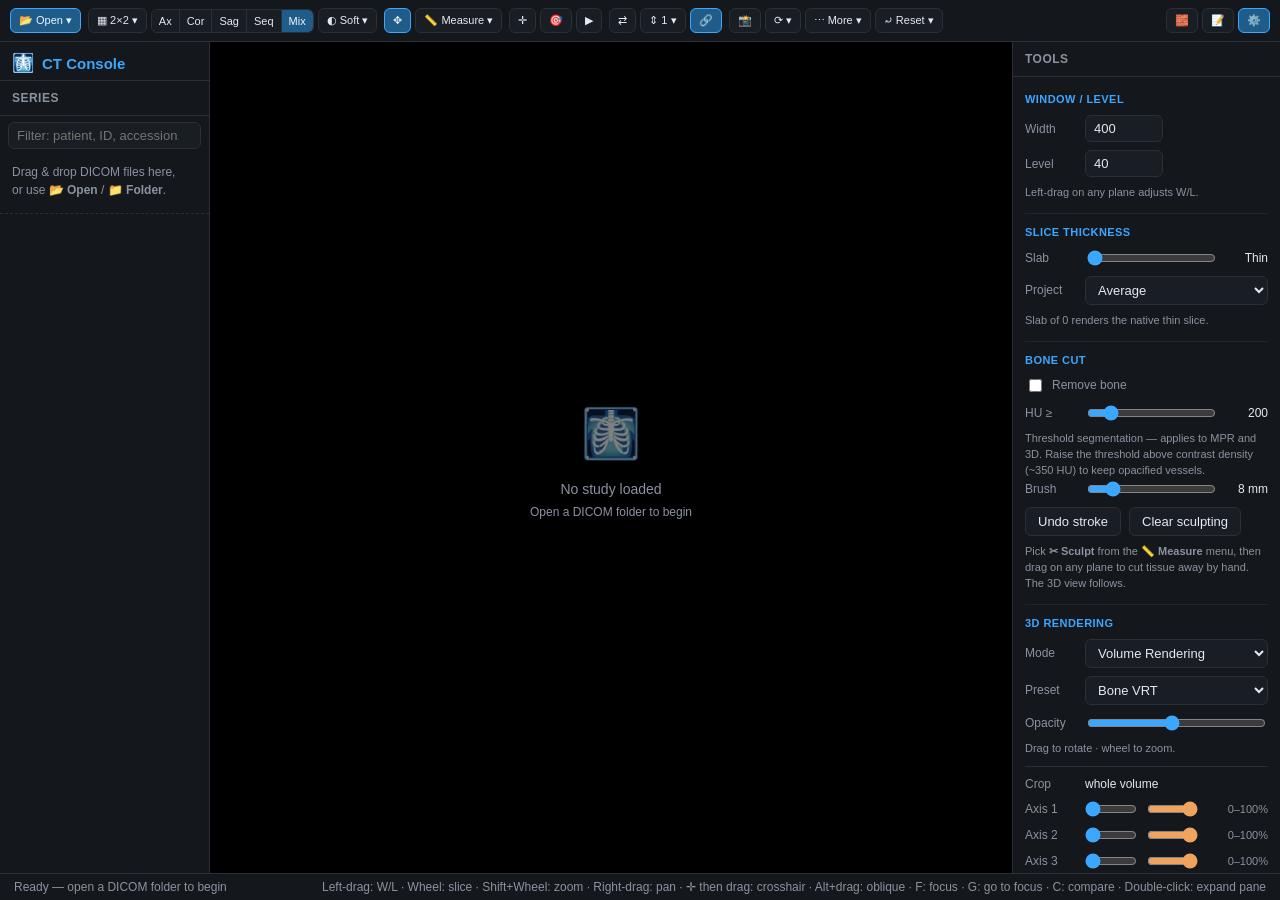
==== dicom-viewer/index.html @ 665b20ba "Crop the 3D volume, undo a mis-drag, and treat DICOM headers as data Four pieces of work, each verif" ====
<!DOCTYPE html>
<html lang="en">
<head>
<meta charset="UTF-8" />
<meta name="viewport" content="width=device-width, initial-scale=1.0" />
<title>CT Console — DICOM Viewer &amp; MPR/3D Workstation</title>
<link rel="icon" href="data:image/svg+xml,%3Csvg xmlns='http://www.w3.org/2000/svg' viewBox='0 0 32 32'%3E%3Crect width='32' height='32' rx='6' fill='%230b0d10'/%3E%3Ccircle cx='16' cy='16' r='9' fill='none' stroke='%233ba7ff' stroke-width='2.5'/%3E%3Cpath d='M16 7v18M7 16h18' stroke='%233ba7ff' stroke-width='1.5' opacity='.55'/%3E%3C/svg%3E" />
<link rel="stylesheet" href="css/styles.css" />
</head>
<body>
  <div class="viewer">
    <!-- ================= Toolbar ================= -->
    <header class="toolbar">
      <div class="toolbar-group">
        <button class="icon-btn primary-btn" id="openBtn" title="Open DICOM files or a folder">📂 Open ▾</button>
        <input type="file" id="fileInput" accept=".dcm,application/dicom" multiple hidden />
        <input type="file" id="folderInput" webkitdirectory directory multiple hidden />
      </div>

      <div class="toolbar-group">
        <button class="icon-btn" id="layoutBtn" title="Choose a layout">▦ 2×2 ▾</button>
        <div class="seg" id="planeSeg">
          <button class="seg-btn" data-fill="axial" title="Fill every pane with axial slices">Ax</button>
          <button class="seg-btn" data-fill="coronal" title="Fill every pane with coronal slices">Cor</button>
          <button class="seg-btn" data-fill="sagittal" title="Fill every pane with sagittal slices">Sag</button>
          <button class="seg-btn" data-fill="seq" title="One sequence per pane, each in the plane it was acquired in — the MR reading layout">Seq</button>
          <button class="seg-btn active" data-fill="mix" title="Each layout's own arrangement of planes">Mix</button>
        </div>
        <button class="icon-btn" id="windowBtn" title="Window presets and greyscale">◐ Window ▾</button>
      </div>

      <div class="toolbar-group">
        <button class="icon-btn active" id="navBtn" data-tool="none" title="Navigate — drag a measurement's handle to reshape it (N)">✥</button>
        <button class="icon-btn" id="toolMoreBtn" title="Measure and annotate">📏 Measure ▾</button>
      </div>

      <div class="toolbar-group">
        <button class="icon-btn" id="crosshairBtn" title="Crosshair tool: drag the + anywhere and every plane, pane and linked sequence moves to it (X)">✛</button>
        <button class="icon-btn" id="focusBtn" title="Focus: click a point and every pane, plane and series moves to it (F)">🎯</button>
        <button class="icon-btn" id="cineBtn" title="Play through the slices">▶</button>
      </div>

      <div class="toolbar-group">
        <button class="icon-btn" id="compareBtn" title="Open this patient's prior scan beside the current one (C)">⇄<span class="btn-label"> Compare</span></button>
        <button class="icon-btn" id="stackBtn" title="How many slices apart repeated panes sit">⇕ Stack 1 ▾</button>
        <button class="icon-btn active" id="linkBtn" title="Sync: link panes on different series by patient position">🔗<span class="btn-label"> Sync</span></button>
      </div>

      <div class="toolbar-group">
        <button class="icon-btn" id="shotBtn" title="Screenshot the active pane. On a phone or tablet this opens the share sheet, where Save Image puts it in Photos; elsewhere it saves a PNG.">📸</button>
        <button class="icon-btn" id="orientBtn" title="Rotate and flip the active pane">⟳ ▾</button>
        <button class="icon-btn" id="moreBtn" title="More display and export options">⋯ More ▾</button>
        <button class="icon-btn" id="resetBtn" title="Reset options (R resets the view)">⤾ Reset ▾</button>
      </div>

      <div class="toolbar-group toolbar-group-right">
        <button class="icon-btn" id="seriesToggleBtn" title="Toggle series panel">🧱<span class="btn-label"> Series</span></button>
        <button class="icon-btn" id="reportToggleBtn" title="Toggle the report panel">📝<span class="btn-label"> Report</span></button>
        <button class="icon-btn active" id="panelToggleBtn" title="Toggle tools panel">⚙️<span class="btn-label"> Tools</span></button>
      </div>
    </header>

    <div class="viewer-body">
      <!-- ================= Series panel ================= -->
      <aside class="panel panel-left" id="seriesPanel">
        <div class="panel-brand">
          <span class="brand-icon">🩻</span>
          <span class="brand-name">CT Console</span>
        </div>
        <div class="panel-title">Series</div>
        <div class="series-filter">
          <input type="search" id="seriesFilter" class="tag-search"
                 placeholder="Filter: patient, ID, accession, date, modality…" />
        </div>
        <div class="drop-hint" id="dropHint">
          Drag &amp; drop DICOM files here,<br />or use <strong>📂 Open</strong> / <strong>📁 Folder</strong>.
        </div>
        <div class="series-list" id="seriesList"></div>
      </aside>

      <!-- ================= Viewport grid ================= -->
      <main class="viewgrid" id="viewGrid">
        <div class="viewport-empty" id="viewportEmpty">
          <div class="viewport-empty-icon">🩻</div>
          <div>No study loaded</div>
          <div class="muted small">Open a DICOM folder to begin</div>
        </div>
      </main>

      <!-- ================= Report panel ================= -->
      <aside class="panel panel-report collapsed" id="reportPanel">
        <div class="panel-title">
          Report
          <span class="report-status" id="reportStatus"></span>
        </div>
        <div class="report-scroll">
          <div class="report-header" id="reportHeader">
            <p class="muted small">No study loaded.</p>
          </div>

          <div class="field-row">
            <label for="reportTemplate">Template</label>
            <select id="reportTemplate">
              <option value="">Insert…</option>
            </select>
          </div>
          <p class="hint-text" id="templateCredit"></p>
          <div class="report-warn" id="placeholderWarn" hidden></div>

          <label class="report-field">
            <span>Clinical history</span>
            <textarea id="reportHistory" rows="2" placeholder="Referral, symptoms, relevant history"></textarea>
          </label>
          <label class="report-field">
            <span>Technique</span>
            <textarea id="reportTechnique" rows="2" placeholder="Acquisition, contrast, reconstructions"></textarea>
          </label>
          <label class="report-field">
            <span>Comparison</span>
            <textarea id="reportComparison" rows="2" placeholder="Prior studies reviewed, with dates"></textarea>
          </label>
          <label class="report-field grow">
            <span>Findings</span>
            <textarea id="reportFindings" rows="12" placeholder="Systematic findings"></textarea>
          </label>
          <label class="report-field">
            <span>Impression</span>
            <textarea id="reportImpression" rows="4" placeholder="Conclusion and recommendations"></textarea>
          </label>

          <div class="field-row">
            <button class="ghost-btn full" id="reportMeasureBtn"
              title="Append every measurement to Findings, with its plane, slice and series">
              ＋ Insert measurements</button>
          </div>

          <div class="report-keys">
            <div class="report-keys-head">
              <span>Key images</span>
              <button class="ghost-btn small" id="reportGrabBtn" title="Attach the active pane as a key image">+ Capture pane</button>
            </div>
            <div id="reportKeyList" class="key-list"><p class="muted small">None attached.</p></div>
          </div>

          <div class="report-actions">
            <button class="ghost-btn" id="reportCopyBtn">Copy text</button>
            <button class="ghost-btn" id="reportDownloadBtn">Download .txt</button>
            <button class="ghost-btn" id="reportFinalBtn">Mark final</button>
            <button class="ghost-btn danger" id="reportClearBtn">Delete draft</button>
          </div>
          <p class="hint-text">
            Drafts are saved in this browser only, on this device. Anyone with access
            to this browser profile can read them. Delete the draft when you are done.
          </p>
          <p class="hint-text">
            Every template states normal findings by default. Read the images, then
            edit every line — a template inserted and signed unread is a normal report
            on an abnormal study.
          </p>
        </div>
      </aside>

      <!-- ================= Tools panel ================= -->
      <aside class="panel panel-right" id="toolsPanel">
        <div class="panel-title">Tools</div>
        <div class="tools-scroll">

          <section class="tool-section">
            <h4>Window / Level</h4>
            <div class="field-row">
              <label for="windowWidth">Width</label>
              <input type="number" id="windowWidth" step="1" />
            </div>
            <div class="field-row">
              <label for="windowCenter">Level</label>
              <input type="number" id="windowCenter" step="1" />
            </div>
            <p class="hint-text">Left-drag on any plane adjusts W/L.</p>
          </section>

          <section class="tool-section">
            <h4>Slice Thickness</h4>
            <div class="field-row">
              <label for="thicknessRange">Slab</label>
              <input type="range" id="thicknessRange" min="0" max="50" step="0.5" value="0" />
              <span class="field-value" id="thicknessValue">Thin</span>
            </div>
            <div class="field-row">
              <label for="projectionMode">Project</label>
              <select id="projectionMode">
                <option value="average">Average</option>
                <option value="mip">MIP (max)</option>
                <option value="minip">MinIP (min)</option>
              </select>
            </div>
            <p class="hint-text">Slab of 0 renders the native thin slice.</p>
          </section>

          <section class="tool-section">
            <h4>Bone Cut</h4>
            <div class="field-row">
              <label class="switch">
                <input type="checkbox" id="boneCutToggle" />
                <span>Remove bone</span>
              </label>
            </div>
            <div class="field-row">
              <label for="boneThreshold">HU ≥</label>
              <input type="range" id="boneThreshold" min="100" max="800" step="10" value="200" />
              <span class="field-value" id="boneThresholdValue">200</span>
            </div>
            <p class="hint-text" id="boneCutStatus">Threshold segmentation — applies to MPR and 3D.</p>
            <div class="field-row">
              <label for="sculptRadius">Brush</label>
              <input type="range" id="sculptRadius" min="2" max="40" step="1" value="8" />
              <span class="field-value" id="sculptRadiusValue">8 mm</span>
            </div>
            <div class="field-row">
              <button class="ghost-btn" id="sculptUndoBtn">Undo stroke</button>
              <button class="ghost-btn" id="sculptClearBtn">Clear sculpting</button>
            </div>
            <p class="hint-text">Pick <strong>✂ Sculpt</strong> from the
              <strong>📏 Measure</strong> menu, then drag on any plane to cut tissue away
              by hand. The 3D view follows.</p>
          </section>

          <section class="tool-section">
            <h4>3D Rendering</h4>
            <div class="field-row">
              <label for="vrMode">Mode</label>
              <select id="vrMode">
                <option value="vr">Volume Rendering</option>
                <option value="mip">3D MIP</option>
              </select>
            </div>
            <div class="field-row">
              <label for="vrPreset">Preset</label>
              <select id="vrPreset">
                <option value="bone">Bone VRT</option>
                <option value="angio">Angiographic VRT</option>
                <option value="muscle">Muscle VRT</option>
                <option value="soft">Soft Tissue</option>
                <option value="lung">Lung</option>
                <option value="skin">Skin</option>
              </select>
            </div>
            <div class="field-row">
              <label for="vrOpacity">Opacity</label>
              <input type="range" id="vrOpacity" min="0.1" max="2" step="0.05" value="1" />
            </div>
            <p class="hint-text">Drag to rotate · wheel to zoom.</p>

            <div class="crop-block" id="vrCropBlock">
              <div class="field-row">
                <label>Crop</label>
                <span class="field-value" id="vrCropState">whole volume</span>
              </div>
              <div class="crop-axis" data-axis="0">
                <span class="crop-axis-name" id="vrCropName0">Axis 1</span>
                <input type="range" id="vrCropLo0" class="crop-lo" data-axis="0" min="0" max="100" step="1" value="0"
                       aria-label="crop axis 1 from" />
                <input type="range" id="vrCropHi0" class="crop-hi" data-axis="0" min="0" max="100" step="1" value="100"
                       aria-label="crop axis 1 to" />
                <span class="crop-axis-value" id="vrCropValue0">0–100%</span>
              </div>
              <div class="crop-axis" data-axis="1">
                <span class="crop-axis-name" id="vrCropName1">Axis 2</span>
                <input type="range" id="vrCropLo1" class="crop-lo" data-axis="1" min="0" max="100" step="1" value="0"
                       aria-label="crop axis 2 from" />
                <input type="range" id="vrCropHi1" class="crop-hi" data-axis="1" min="0" max="100" step="1" value="100"
                       aria-label="crop axis 2 to" />
                <span class="crop-axis-value" id="vrCropValue1">0–100%</span>
              </div>
              <div class="crop-axis" data-axis="2">
                <span class="crop-axis-name" id="vrCropName2">Axis 3</span>
                <input type="range" id="vrCropLo2" class="crop-lo" data-axis="2" min="0" max="100" step="1" value="0"
                       aria-label="crop axis 3 from" />
                <input type="range" id="vrCropHi2" class="crop-hi" data-axis="2" min="0" max="100" step="1" value="100"
                       aria-label="crop axis 3 to" />
                <span class="crop-axis-value" id="vrCropValue2">0–100%</span>
              </div>
              <div class="field-row">
                <button class="ghost-btn" id="vrCropReset">Reset crop</button>
              </div>
              <p class="hint-text">Each pair cuts the volume from one side and the
                other along one anatomical direction — enough to take the front off a
                skull, or keep a single slab. A name marked <strong>≈</strong> means
                this series is tilted off that anatomical axis, so the cut is only
                approximately the one named. Cropping only hides voxels from the 3D
                view; the image data and the 2D planes are untouched.</p>
            </div>
          </section>

          <section class="tool-section">
            <h4>Panes</h4>
            <p class="hint-text" id="stackNote"></p>
            <p class="hint-text">Set the spacing with <strong>⇕ Stack</strong> in the
              toolbar, and fill a grid with one plane using
              <strong>Ax / Cor / Sag</strong> — together they turn any grid into a
              filmstrip of consecutive slices.</p>
          </section>

          <section class="tool-section">
            <h4>Cine</h4>
            <div class="field-row">
              <label for="cineSpeed">Speed</label>
              <select id="cineSpeed" title="Cine speed">
                <option value="5">5 fps</option>
                <option value="12" selected>12 fps</option>
                <option value="25">25 fps</option>
                <option value="40">40 fps</option>
              </select>
            </div>
            <div class="field-row">
              <button class="ghost-btn" id="cineDirBtn" title="Play in reverse">⇄ Reverse</button>
              <button class="ghost-btn active" id="cineLoopBtn" title="Loop at the end of the stack">↻ Loop</button>
            </div>
            <p class="hint-text">Press <strong>▶</strong> in the toolbar to play. With loop
              off, playback stops on the last slice instead of wrapping.</p>
          </section>

          <section class="tool-section">
            <h4>Focus Point</h4>
            <div class="field-row">
              <button class="ghost-btn" id="focusPickBtn">Pick a point</button>
              <button class="ghost-btn" id="focusGoBtn" disabled>Go to focus</button>
              <button class="ghost-btn danger" id="focusClearBtn">Clear</button>
            </div>
            <p class="hint-text" id="focusNote"></p>
            <p class="hint-text">A solid ring marks the point on panes whose cut contains
              it; a dashed ring shows how far off the cut it is and which way to scroll.
              Other series are matched in-plane only when they were acquired in the same
              orientation — otherwise just the slice level is matched, and the note above
              says so.</p>
          </section>

          <section class="tool-section">
            <h4>Oblique MPR</h4>
            <div class="meta-table" id="obliqueInfo">
              <p class="muted small">No volume built.</p>
            </div>
            <div class="field-row">
              <button class="ghost-btn full" id="obliqueResetBtn" disabled>Straighten planes</button>
            </div>
            <p class="hint-text">Alt+drag in any plane to swing its crosshair — the other two cuts tilt to follow.</p>
          </section>

          <section class="tool-section">
            <h4>Measurements</h4>
            <div id="measureList" class="measure-list">
              <p class="muted small">No measurements yet.</p>
            </div>
            <div class="field-row">
              <button class="ghost-btn" id="undoMeasureBtn" disabled>↶ Undo</button>
              <button class="ghost-btn" id="redoMeasureBtn" disabled>↷ Redo</button>
            </div>
            <div class="field-row">
              <button class="ghost-btn danger full" id="clearMeasureBtn">Delete all</button>
            </div>
            <p class="hint-text" id="calibrationNote"></p>
            <p class="hint-text">Probe pins a single pixel's value. Every ROI reports
              mean ± SD, min, max, area and pixel count from the pixel values, never from
              the displayed image. With <strong>✥ Navigate</strong> selected, drag a
              handle to reshape a measurement or its centre grip to move it; with a
              drawing tool selected, every click places a new point. Hiding is not
              deleting: the eye beside each row hides one, and
              <strong>⋯ More</strong> hides them all at once.</p>
          </section>

          <section class="tool-section">
            <h4>ROI Histogram</h4>
            <canvas id="roiHistogram" class="roi-histogram" hidden></canvas>
            <p class="hint-text" id="histogramNote">Select a circle, ellipse, rectangle,
              polygon or freehand ROI to see its histogram.</p>
          </section>

          <section class="tool-section">
            <h4>Volume</h4>
            <div class="meta-table" id="volumeInfo">
              <p class="muted small">No volume built.</p>
            </div>
            <div id="geometryWarnings"></div>
          </section>

          <section class="tool-section">
            <h4>DICOM Tags</h4>
            <div class="field-row">
              <input type="search" id="tagSearch" class="tag-search" placeholder="Search tag or value…" />
            </div>
            <div class="meta-table" id="metaTable">
              <p class="muted small">No image loaded.</p>
            </div>
          </section>
        </div>
      </aside>
    </div>

    <!-- ================= Status bar ================= -->
    <footer class="statusbar">
      <span id="statusText" class="muted">Ready</span>
      <span id="huReadout" class="hu-readout"></span>
      <span class="statusbar-spacer"></span>
      <span class="muted small">Left-drag: W/L · Wheel: slice · Shift+Wheel: zoom · Right-drag: pan · ✛ then drag: crosshair · Alt+drag: oblique · F: focus · G: go to focus · C: compare · Double-click: expand pane</span>
    </footer>
  </div>

  <div class="menu" id="orientMenu" hidden>
    <button data-orient="rotl">Rotate left 90°<span>anticlockwise</span></button>
    <button data-orient="rotr">Rotate right 90°<span>clockwise</span></button>
    <button data-orient="free">Free rotate<span>drag on a pane for any angle</span></button>
    <button data-orient="fliph">Flip horizontal<span>mirror left / right</span></button>
    <button data-orient="flipv">Flip vertical<span>mirror up / down</span></button>
    <button data-orient="upright">Straighten<span>clear rotation and flips</span></button>
  </div>
  <div class="menu" id="openMenu" hidden>
    <button data-open="files">📂 Open files…<span>choose one or more DICOM files</span></button>
    <button data-open="folder">📁 Open folder…<span>a whole study directory</span></button>
    <button data-open="clear" class="danger">🗑️ Clear loaded series<span>removes the images, not saved reports</span></button>
  </div>
  <div class="menu" id="windowMenu" hidden>
    <div class="menu-head">Preset</div>
    <div id="windowPresets"></div>
    <div class="menu-head">Greyscale</div>
    <button data-window="invert">Invert<span>display only — measured values do not change</span></button>
    <button data-window="reset">Back to the study's own W/L<span>from the DICOM header</span></button>
  </div>
  <div class="menu" id="moreMenu" hidden>
    <div class="menu-head">Screenshot</div>
    <button data-more="shotShare">Send this pane to Photos…<span>opens the share sheet — choose Save Image</span></button>
    <button data-more="shotShareGrid">Send all panes to Photos…<span>the whole grid, as one image</span></button>
    <button data-more="shotPane">Save this pane<span>exactly what is on screen, overlays included</span></button>
    <button data-more="shotGrid">Save all panes<span>the whole grid, laid out as you see it</span></button>
    <button data-more="shotAs">Save this pane as…<span>choose where the file goes</span></button>
    <button data-more="copyPane">Copy this pane to the clipboard</button>
    <button data-more="shotReport">Attach this pane to the report<span>as a key image</span></button>
    <button data-more="shotIdentity">Include patient details<span>off: no name, ID or date is written into the image</span></button>
    <div class="menu-head">Show</div>
    <button data-more="crosshairShow">Crosshair lines<span>where the other planes cut this one</span></button>
    <div class="menu-head">Readout</div>
    <button data-more="hu">Value under the cursor<span>live readout in the status bar</span></button>
    <button data-more="markers">Measurements and annotations<span>show or hide every marker</span></button>
    <div class="menu-head">Focus point</div>
    <button data-more="focusGo">Go to the focus point<span>bring every pane back to it (G)</span></button>
    <button data-more="focusClear">Clear the focus point</button>
    <div class="menu-head">Help</div>
    <button data-more="shortcuts">Keyboard shortcuts<span>every key this viewer binds (?)</span></button>
  </div>
  <div class="menu menu-wide" id="compareMenu" hidden></div>
  <div class="menu" id="stackMenu" hidden>
    <div class="menu-head">Slices between repeated panes</div>
    <button data-step="0">Same slice<span>every repeated pane shows one cut</span></button>
    <button data-step="1">1 slice apart<span>a filmstrip of consecutive slices</span></button>
    <button data-step="2">2 slices apart</button>
    <button data-step="5">5 slices apart</button>
    <button data-step="10">10 slices apart</button>
  </div>
  <div class="menu" id="layoutMenu" hidden>
    <div class="menu-head">Layout</div>
    <button data-layout="quad">▦ 2×2<span>axial · coronal · sagittal · 3D &nbsp;(1)</span></button>
    <button data-layout="axial">▢ 1×1<span>one pane, full window &nbsp;(2)</span></button>
    <button data-layout="mpr">▤ MPR<span>the three planes, no 3D &nbsp;(3)</span></button>
    <button data-layout="vr">◈ 3D<span>volume rendering only &nbsp;(4)</span></button>
    <button data-layout="1x2">▯▯ 1×2<span>two panes, for comparison &nbsp;(5)</span></button>
    <button data-layout="2x3">▦▦ 2×3<span>six panes &nbsp;(6)</span></button>
  </div>
  <div class="menu menu-wide" id="toolMenu" hidden>
    <div class="menu-head">History</div>
    <button data-edit="undo" id="menuUndoBtn" disabled>↶ Undo<span>nothing to undo</span></button>
    <button data-edit="redo" id="menuRedoBtn" disabled>↷ Redo<span>nothing to redo</span></button>
    <div class="menu-head">Measure</div>
    <button data-tool="point">⌖ Probe<span>one pixel's value</span></button>
    <button data-tool="distance">↔ Distance<span>two points</span></button>
    <button data-tool="polyline">⌇ Polyline<span>summed segments · Enter to finish</span></button>
    <button data-tool="angle">∠ Angle<span>three points, vertex second</span></button>
    <button data-tool="cobb">⋀ Cobb angle<span>two lines, four points</span></button>
    <div class="menu-head">Regions of interest</div>
    <button data-tool="circle">⊙ Circle ROI<span>centre, then edge</span></button>
    <button data-tool="ellipse">◯ Ellipse ROI<span>two corners</span></button>
    <button data-tool="rect">▭ Rectangle ROI<span>two corners</span></button>
    <button data-tool="polygon">⬠ Polygon ROI<span>click each vertex · Enter to close</span></button>
    <button data-tool="freehandRoi">✺ Freehand ROI<span>hold and trace</span></button>
    <div class="menu-head">Annotate</div>
    <button data-tool="arrow">↗ Arrow<span>point at a finding</span></button>
    <button data-tool="text">T Text<span>type a caption</span></button>
    <button data-tool="freehand">✎ Draw<span>hold and trace</span></button>
    <div class="menu-head">Privacy</div>
    <button data-tool="redact">▬ Redact<span>cover burned-in text — pixelated on screen and in screenshots</span></button>
    <div class="menu-head">Edit the volume</div>
    <button data-tool="sculpt">✂ Sculpt<span>drag to cut tissue away by hand</span></button>
  </div>
  <div class="menu" id="resetMenu" hidden>
    <button data-reset="view">Reset view<span>zoom · pan · rotate · flip</span></button>
    <button data-reset="window">Reset window/level<span>back to the study's own W/L</span></button>
    <button data-reset="oblique">Straighten planes<span>undo any oblique tilt</span></button>
    <button data-reset="panes">Reset panes<span>plane, window, stack and pins</span></button>
    <button data-reset="focus">Clear focus point<span>stop pulling the panes to one place</span></button>
    <button data-reset="crop">Reset 3D crop<span>bring back the whole volume</span></button>
    <button data-reset="measurements">Clear measurements<span>remove every marker and ROI</span></button>
    <button data-reset="all" class="danger">Reset everything<span>all of the above</span></button>
  </div>
  <div id="annotInput" class="annot-input" hidden>
    <input type="text" id="annotField" maxlength="120" placeholder="Caption…" />
    <button class="ghost-btn small" id="annotOk">OK</button>
    <button class="ghost-btn small" id="annotCancel">Cancel</button>
  </div>
  <div id="toast" class="toast" hidden></div>
  <div id="busy" class="busy" hidden><div class="busy-box"><div class="spinner"></div><span id="busyText">Working…</span></div></div>

  <script src="js/vendor/dicomParser.min.js"></script>
  <script src="js/codecs.js"></script>
  <script src="js/volume.js"></script>
  <script src="js/measure.js"></script>
  <script src="js/templates.js"></script>
  <script src="js/report.js"></script>
  <div class="modal-backdrop" id="helpModal" hidden>
    <div class="modal" role="dialog" aria-modal="true" aria-labelledby="helpTitle">
      <div class="modal-head">
        <h3 id="helpTitle">Keyboard shortcuts</h3>
        <button class="icon-btn" id="helpCloseBtn" title="Close">✕</button>
      </div>
      <div class="modal-body" id="helpBody"></div>
      <p class="hint-text modal-foot">Keys do nothing while the cursor is in a text box,
        so typing a report never moves the stack.</p>
    </div>
  </div>

  <script src="js/vr.js"></script>
  <script src="js/app.js"></script>
</body>
</html>
---- dicom-viewer/css/styles.css ----
/* ===== CT Console — DICOM viewer / MPR + 3D workstation ===== */
:root {
  --bg: #0b0d10;
  --panel-bg: #14171c;
  --panel-bg-alt: #191d24;
  --border: #2a2f38;
  --text: #e6e9ef;
  --text-muted: #8b93a1;
  --accent: #3ba7ff;
  --accent-dim: #1f5c8a;
  --danger: #ff5d5d;
  --success: #35d07f;
  --canvas-bg: #000000;
  --overlay-text: #d8f0ff;
  --crosshair: #ffd24a;
  --radius: 6px;
}

* { box-sizing: border-box; }

html, body {
  height: 100%;
  margin: 0;
  padding: 0;
  background: var(--bg);
  color: var(--text);
  font-family: "Segoe UI", Roboto, Helvetica, Arial, sans-serif;
  font-size: 14px;
  overflow: hidden;
  user-select: none;
}

button, input, select { font-family: inherit; font-size: 13px; }
.muted { color: var(--text-muted); }
.small { font-size: 12px; }

/* ---------- Layout shell ---------- */
.viewer { display: flex; flex-direction: column; height: 100vh; }
.viewer-body { flex: 1; display: flex; min-height: 0; }

/* ---------- Toolbar ---------- */
.toolbar {
  display: flex;
  align-items: center;
  /* Every toolbar control must be reachable by a cursor at every window
     width. Scrolling the bar sideways looks tidier and fails that: a
     button scrolled past the right edge is still in the DOM, still passes
     a click driven by script, and cannot be pressed by a person — which is
     how the Tools and Report toggles went unclickable at 1920px.
     So it wraps. A second row costs a little grid height, and only on a
     window too narrow to hold one; being unable to open the report costs
     more. Controls that are not needed every minute live in the Tools
     panel instead, which is what keeps it to one row in practice. */
  flex-wrap: wrap;
  row-gap: 6px;
  gap: 10px;
  padding: 8px 14px;
  background: var(--panel-bg);
  border-bottom: 1px solid var(--border);
}
.series-filter { padding: 6px 8px 0; }
.series-filter input { width: 100%; box-sizing: border-box; }

.panel-brand {
  display: flex; align-items: center; gap: 8px;
  padding: 10px 12px 6px; font-weight: 600; font-size: 15px; color: var(--accent);
  border-bottom: 1px solid var(--border);
}
.brand-icon { font-size: 18px; }
.toolbar-group { display: flex; align-items: center; gap: 6px; flex: 0 0 auto; }
.toolbar-group-right { margin-left: auto; }
.tool-label { color: var(--text-muted); margin-right: 2px; font-size: 12px; }

/* ---------- Buttons ---------- */
.primary-btn, .ghost-btn, .icon-btn, .file-btn {
  cursor: pointer;
  border-radius: var(--radius);
  border: 1px solid var(--border);
  background: var(--panel-bg-alt);
  color: var(--text);
  padding: 6px 12px;
  display: inline-flex; align-items: center; gap: 6px;
  white-space: nowrap;
  transition: background 0.15s, border-color 0.15s;
}
.primary-btn { background: var(--accent-dim); border-color: var(--accent); color: #eaf6ff; }
.primary-btn:hover { background: #26719e; }
.ghost-btn:hover, .icon-btn:hover, .file-btn:hover { background: #232833; border-color: #3a4150; }
.icon-btn { padding: 6px 10px; }
.icon-btn.active { background: var(--accent-dim); border-color: var(--accent); }
.file-btn input { display: none; }

select, input[type="number"] {
  background: var(--panel-bg-alt);
  color: var(--text);
  border: 1px solid var(--border);
  border-radius: var(--radius);
  padding: 5px 8px;
}

/* Segmented control */
.seg { display: inline-flex; border: 1px solid var(--border); border-radius: var(--radius); overflow: hidden; }
.seg-btn {
  cursor: pointer; border: none; background: var(--panel-bg-alt);
  color: var(--text); padding: 6px 10px; white-space: nowrap;
  border-right: 1px solid var(--border);
}
.seg-btn:last-child { border-right: none; }
.seg-sep { width: 1px; align-self: stretch; background: var(--border); margin: 0 1px; }
.seg { flex-wrap: wrap; }
/* The layout picker carries seven choices, so it buys its width back here. */
#layoutSeg .seg-btn { padding-left: 8px; padding-right: 8px; }
.seg-btn:hover { background: #232833; }
.seg-btn.active { background: var(--accent-dim); color: #eaf6ff; }

/* ---------- Side panels ---------- */
.panel { background: var(--panel-bg); display: flex; flex-direction: column; min-height: 0; }
.panel-left { width: 210px; border-right: 1px solid var(--border); }
.panel-right { width: 268px; border-left: 1px solid var(--border); }
.panel-title {
  padding: 10px 12px; font-weight: 600; font-size: 12px;
  letter-spacing: 0.04em; text-transform: uppercase;
  color: var(--text-muted); border-bottom: 1px solid var(--border);
}
.panel.collapsed { display: none; }

.drop-hint {
  padding: 14px 12px; font-size: 12px; color: var(--text-muted);
  border-bottom: 1px dashed var(--border); line-height: 1.5;
}
.series-list { flex: 1; overflow-y: auto; padding: 8px; }

.study-header {
  display: flex; justify-content: space-between; gap: 6px; align-items: baseline;
  padding: 7px 4px 5px; margin: 6px 0 4px;
  font-size: 11px; font-weight: 600; text-transform: uppercase; letter-spacing: 0.04em;
  color: var(--text-muted); border-bottom: 1px solid var(--border);
}
.study-header .study-date { font-weight: 400; text-transform: none; letter-spacing: 0; }

.series-group { margin-bottom: 10px; border: 1px solid var(--border); border-radius: var(--radius); overflow: hidden; }
.series-header {
  padding: 7px 8px; background: var(--panel-bg-alt); font-size: 12px; font-weight: 600;
  color: var(--overlay-text); cursor: pointer; display: flex; justify-content: space-between; gap: 6px;
}
.series-group.active .series-header { background: var(--accent-dim); color: #eaf6ff; }
.series-header .series-count { color: var(--text-muted); font-weight: 400; }
.series-group.active .series-header .series-count { color: #cfe8ff; }
.thumb-grid { display: grid; grid-template-columns: repeat(3, 1fr); gap: 4px; padding: 6px; }
.thumb {
  position: relative; aspect-ratio: 1 / 1; background: #000; border-radius: 3px;
  overflow: hidden; cursor: pointer; border: 1px solid transparent;
}
.thumb.active { border-color: var(--accent); box-shadow: 0 0 0 1px var(--accent); }
.thumb canvas, .thumb img { width: 100%; height: 100%; object-fit: contain; display: block; }
.thumb .thumb-idx {
  position: absolute; bottom: 1px; right: 2px; font-size: 9px; color: #cfe;
  background: rgba(0,0,0,0.55); padding: 0 2px; border-radius: 2px;
}

/* ---------- Tools panel ---------- */
.tools-scroll { flex: 1; overflow-y: auto; padding: 4px 12px 16px; }
.tool-section { padding: 12px 0; border-bottom: 1px solid rgba(255,255,255,0.06); }
.tool-section:last-child { border-bottom: none; }
.tool-section h4 {
  margin: 0 0 10px; font-size: 11px; text-transform: uppercase;
  letter-spacing: 0.04em; color: var(--accent); font-weight: 600;
}
.field-row { display: flex; align-items: center; gap: 8px; margin-bottom: 8px; }
.field-row > label { color: var(--text-muted); font-size: 12px; min-width: 52px; }
.field-row > input[type="number"] { width: 78px; }
.field-row > select { flex: 1; min-width: 0; }
.field-row > input[type="range"] { flex: 1; min-width: 0; accent-color: var(--accent); }
.field-value { min-width: 42px; text-align: right; font-variant-numeric: tabular-nums; font-size: 12px; }
.hint-text { margin: 4px 0 0; font-size: 11px; color: var(--text-muted); line-height: 1.45; }

/* 3D crop: two handles per anatomical axis, on one line each. */
.crop-block { margin-top: 10px; border-top: 1px solid var(--border); padding-top: 10px; }
.crop-axis { display: flex; align-items: center; gap: 6px; margin-bottom: 6px; }
.crop-axis-name { min-width: 52px; font-size: 12px; color: var(--text-muted); }
.crop-axis input[type="range"] { flex: 1; min-width: 0; accent-color: var(--accent); }
.crop-axis input.crop-hi { accent-color: #f0a35e; }
.crop-axis-value { min-width: 62px; text-align: right; font-size: 11px;
  font-variant-numeric: tabular-nums; color: var(--text-muted); }
.crop-block .field-value.cropping { color: var(--accent); font-weight: 600; }
.switch { display: inline-flex; align-items: center; gap: 7px; cursor: pointer; color: var(--text); min-width: 0; }
.switch input { accent-color: var(--accent); }

.ghost-btn.full { width: 100%; justify-content: center; }

.tag-search {
  flex: 1; min-width: 0;
  background: var(--panel-bg-alt); color: var(--text);
  border: 1px solid var(--border); border-radius: var(--radius); padding: 5px 8px;
}

/* ---------- Measurements ---------- */
.measure-list { max-height: 210px; overflow-y: auto; margin-bottom: 8px; }
.measure-row {
  display: flex; align-items: center; gap: 7px; padding: 5px 4px;
  border-bottom: 1px solid rgba(255,255,255,0.05); font-size: 12px; cursor: pointer;
  border-radius: 3px;
}
.measure-row:hover { background: rgba(255,255,255,0.04); }
.measure-row.selected { background: rgba(59,167,255,0.14); }
.measure-kind { color: var(--accent); width: 14px; text-align: center; flex-shrink: 0; }
.measure-main { flex: 1; min-width: 0; display: flex; flex-direction: column; }
.measure-detail { color: var(--text-muted); font-size: 10.5px; }
.measure-loc { color: var(--text-muted); font-size: 10.5px; flex-shrink: 0; }
.measure-del {
  background: none; border: none; color: var(--text-muted); cursor: pointer;
  font-size: 15px; line-height: 1; padding: 0 2px; flex-shrink: 0;
}
.measure-del:hover { color: var(--danger); }
.measure-eye {
  background: none; border: none; color: var(--text-muted); cursor: pointer;
  font-size: 11px; line-height: 1; padding: 0 2px; flex-shrink: 0;
}
.measure-eye:hover { color: var(--accent); }
/* A hidden measurement stays listed and stays selectable — hiding is not
   deleting, so its row must not disappear along with its drawing. */
.measure-row.hidden-row .measure-kind,
.measure-row.hidden-row .measure-main { opacity: 0.45; }

.roi-histogram {
  width: 100%; height: 86px; display: block; margin-bottom: 6px;
  border: 1px solid var(--border); border-radius: var(--radius); background: #0b0d10;
}
.roi-histogram[hidden] { display: none; }

/* ---------- Inline caption editor ---------- */
.annot-input {
  position: fixed; z-index: 70; display: flex; gap: 5px; align-items: center;
  padding: 6px; background: var(--panel-bg);
  border: 1px solid var(--accent); border-radius: var(--radius);
  box-shadow: 0 10px 30px rgba(0,0,0,0.6);
}
.annot-input[hidden] { display: none; }
.annot-input input {
  width: 190px; background: var(--panel-bg-alt); color: var(--text);
  border: 1px solid var(--border); border-radius: var(--radius); padding: 5px 8px;
  font: inherit; font-size: 12px;
}

.report-status.failing { color: var(--danger); font-weight: 700; }

/* ---------- Report placeholder warning ---------- */
.report-warn {
  margin: 0 0 10px; padding: 8px 10px; border-radius: var(--radius);
  background: rgba(255, 210, 74, 0.09); border: 1px solid rgba(255, 210, 74, 0.35);
  font-size: 11px; color: #e8dcb4; line-height: 1.5;
}
.report-warn[hidden] { display: none; }
.report-warn strong { color: var(--crosshair); }
.report-warn ul { margin: 5px 0 0; padding-left: 16px; }
.report-warn li { margin-bottom: 2px; }

/* ---------- Geometry warnings ---------- */
.warn-block {
  margin-top: 10px; padding: 8px 10px; border-radius: var(--radius);
  background: rgba(255, 210, 74, 0.09); border: 1px solid rgba(255, 210, 74, 0.35);
}
.warn-title { font-size: 11px; color: var(--crosshair); font-weight: 600; margin-bottom: 4px; }
.warn-item { margin: 0 0 5px; font-size: 11px; color: #e8dcb4; line-height: 1.45; }
.warn-item:last-child { margin-bottom: 0; }

.meta-table { max-height: 260px; overflow-y: auto; }
.meta-row {
  display: flex; justify-content: space-between; gap: 8px; padding: 3px 0;
  border-bottom: 1px solid rgba(255,255,255,0.05); font-size: 12px;
}
.meta-row .meta-key { color: var(--text-muted); flex-shrink: 0; }
.meta-row .meta-val { text-align: right; word-break: break-word; }
.meta-section {
  margin-top: 10px; margin-bottom: 4px; font-size: 11px; text-transform: uppercase;
  letter-spacing: 0.04em; color: var(--accent);
}
.meta-section:first-child { margin-top: 0; }

/* ---------- Viewport grid ---------- */
.viewgrid {
  flex: 1; position: relative; min-width: 0;
  display: grid; gap: 2px; background: var(--border); padding: 0;
}

.vp {
  position: relative; background: var(--canvas-bg); overflow: hidden;
  min-width: 0; min-height: 0; cursor: crosshair;
}
.vp.active { outline: 1px solid var(--accent); outline-offset: -1px; }
.vp-3d { cursor: grab; }
.vp-3d:active { cursor: grabbing; }
.vp-canvas { position: absolute; top: 0; left: 0; width: 100%; height: 100%; image-rendering: pixelated; }
.vp-3d .vp-canvas { image-rendering: auto; }
.vp-cross { position: absolute; top: 0; left: 0; width: 100%; height: 100%; pointer-events: none; }

.vp-overlay {
  position: absolute; z-index: 5; font-size: 11px; color: var(--overlay-text);
  line-height: 1.45; text-shadow: 0 1px 2px rgba(0,0,0,0.9);
  pointer-events: none;
  /* Newlines are content here, so `pre` stays; the cap and the clip are what
     stop a long patient name sliding under the pane's own controls in the
     middle of the top edge and leaving two strings overlapping. */
  white-space: pre;
  max-width: 30%; overflow: hidden;
}
.vp-tl { top: 6px; left: 8px; }
.vp-tr { top: 6px; right: 8px; text-align: right; }
/* The bottom corners carry short numbers, so they can have more room. */
.vp-bl { bottom: 26px; left: 8px; max-width: 45%; }
.vp-br { bottom: 26px; right: 8px; text-align: right; max-width: 45%; }

/* Per-pane controls: which view it shows, its window, and slice linking.
   Dimmed until the pane is hovered or active so they stay out of the way. */
.vp-bar {
  position: absolute; top: 4px; left: 50%; transform: translateX(-50%);
  display: flex; align-items: center; gap: 3px; z-index: 8;
  opacity: 0.35; transition: opacity 0.12s ease;
}
.vp:hover .vp-bar, .vp.active .vp-bar { opacity: 1; }
.vp-bar select, .vp-bar button {
  font: inherit; font-size: 10px; line-height: 1;
  color: var(--text); background: rgba(0,0,0,0.6);
  border: 1px solid var(--border); border-radius: 10px;
  padding: 3px 6px; cursor: pointer; appearance: none;
}
.vp-bar select:hover, .vp-bar button:hover { border-color: var(--accent); }
.vp-plane { letter-spacing: 0.06em; text-transform: uppercase; }
.vp-wl { max-width: 96px; }
.vp-series { max-width: 130px; }
.vp-series.other { color: #ffd24a; border-color: #ffd24a; }
.vp.compact .vp-series { display: none; }
.vp-link { padding: 3px 5px; }
.vp-link { opacity: 0.55; }
.vp-link.on { opacity: 1; color: #ffd24a; border-color: #ffd24a; }

/* A small pane has no room for the patient banner or the big letters. */
.vp.compact .vp-tl, .vp.compact .vp-tr { display: none; }
.vp.compact .vp-overlay { font-size: 10px; }
.vp.compact .vp-bl, .vp.compact .vp-br { bottom: 20px; }
.vp.compact .vp-bar { gap: 2px; }
.vp.compact .vp-wl { display: none; }
.vp.compact .vp-slider { bottom: 2px; height: 10px; }
.vp-slider {
  position: absolute; left: 8px; right: 8px; bottom: 5px; z-index: 7;
  accent-color: var(--accent); height: 14px; opacity: 0.75;
}
.vp-slider:hover { opacity: 1; }
.vp-slider:disabled { opacity: 0.25; }
.vp-empty {
  position: absolute; inset: 0; display: flex; flex-direction: column;
  align-items: center; justify-content: center; text-align: center;
  color: var(--text-muted); font-size: 12px; line-height: 1.7; pointer-events: none;
}

.viewport-empty {
  position: absolute; inset: 0; z-index: 20; background: var(--canvas-bg);
  display: flex; flex-direction: column; align-items: center; justify-content: center;
  color: var(--text-muted); text-align: center; line-height: 1.8; pointer-events: none;
}
.viewport-empty-icon { font-size: 48px; opacity: 0.5; }

/* ---------- Report panel ---------- */
.panel-report { width: 330px; border-left: 1px solid var(--border); display: flex; flex-direction: column; }
.panel-report.collapsed { display: none; }
.report-scroll { flex: 1; overflow-y: auto; padding: 10px; display: flex; flex-direction: column; gap: 10px; }
.report-status {
  float: right; font-size: 10px; text-transform: none; letter-spacing: 0;
  color: var(--text-muted); font-weight: 400;
}
.report-status.final { color: #6ef2a0; }
.report-header {
  font-size: 11px; line-height: 1.5; color: var(--text-muted);
  background: var(--canvas-bg); border: 1px solid var(--border);
  border-radius: var(--radius); padding: 8px;
}
.report-header strong { color: var(--text); font-weight: 600; }
.report-field { display: flex; flex-direction: column; gap: 4px; }
.report-field > span {
  font-size: 10px; text-transform: uppercase; letter-spacing: 0.05em; color: var(--accent);
}
.report-field textarea {
  width: 100%; resize: vertical; font: inherit; font-size: 12px; line-height: 1.5;
  color: var(--text); background: var(--canvas-bg);
  border: 1px solid var(--border); border-radius: var(--radius); padding: 7px 8px;
}
.report-field textarea:focus { outline: none; border-color: var(--accent); }
.report-keys-head {
  display: flex; align-items: center; justify-content: space-between;
  font-size: 10px; text-transform: uppercase; letter-spacing: 0.05em;
  color: var(--accent); margin-bottom: 6px;
}
.ghost-btn.small { padding: 3px 7px; font-size: 10.5px; }
.key-list { display: flex; flex-wrap: wrap; gap: 6px; }
.key-thumb { position: relative; width: 84px; }
.key-thumb img { width: 100%; display: block; border: 1px solid var(--border); border-radius: 3px; }
.key-thumb span { display: block; font-size: 9.5px; color: var(--text-muted); margin-top: 2px; line-height: 1.3; }
.key-thumb button {
  position: absolute; top: 2px; right: 2px; width: 16px; height: 16px; padding: 0;
  border: none; border-radius: 3px; cursor: pointer; line-height: 1;
  background: rgba(0,0,0,0.65); color: var(--text);
}
.report-actions { display: flex; flex-wrap: wrap; gap: 6px; }
.report-actions .ghost-btn { flex: 1 1 auto; }
.ghost-btn.danger { color: var(--danger); border-color: rgba(255,93,93,0.45); }
.ghost-btn.danger:hover { background: rgba(255,93,93,0.15); }

/* ---------- Dropdown menus ---------- */
.menu-wrap { display: inline-flex; }
.menu {
  /* Fixed, and a sibling of the toolbar rather than a child: the toolbar
     scrolls, which makes it clip its own children. */
  position: fixed; z-index: 60;
  min-width: 250px; padding: 4px;
  background: var(--panel-bg); border: 1px solid var(--border);
  border-radius: var(--radius); box-shadow: 0 10px 30px rgba(0,0,0,0.55);
}
.menu[hidden] { display: none; }
.menu button {
  display: block; width: 100%; text-align: left; cursor: pointer;
  padding: 7px 10px; border: none; border-radius: 4px;
  background: transparent; color: var(--text); font: inherit; font-size: 12px;
}
.menu button span {
  display: block; color: var(--text-muted); font-size: 10.5px; margin-top: 1px;
}
.menu button:hover { background: var(--accent-dim); }
.menu button.danger:hover { background: rgba(255, 93, 93, 0.22); }
.menu button:disabled { opacity: 0.4; cursor: default; }
.menu button:disabled:hover { background: transparent; }
.menu button.on { color: var(--accent); }
.menu button.on::after { content: " ✓"; }
.menu button.active { color: var(--accent); background: var(--accent-dim); }
/* max-height is set when the menu opens, from the room actually below the
   button; overflow lets a tall menu scroll rather than run off the screen. */
.menu { overflow-y: auto; }
.menu-wide { min-width: 275px; }
.menu-head {
  padding: 7px 10px 3px; font-size: 10px; letter-spacing: 0.07em;
  text-transform: uppercase; color: var(--text-muted);
}
.menu-head:first-child { padding-top: 4px; }
/* A menu sometimes has to explain why it is empty; that is not a button. */
.menu-note {
  padding: 4px 10px 8px; font-size: 11px; line-height: 1.5; color: var(--text-muted);
}

/* ---------- Status bar ---------- */
.statusbar {
  display: flex; align-items: center; gap: 12px;
  background: var(--panel-bg); border-top: 1px solid var(--border);
  padding: 6px 14px; font-size: 12px;
}
.statusbar-spacer { flex: 1; }
.hu-readout {
  font-variant-numeric: tabular-nums; color: var(--accent);
  padding-left: 12px; margin-left: 12px; border-left: 1px solid var(--border);
}
.hu-readout:empty { display: none; }

/* ---------- Toast / busy ---------- */
.toast {
  position: fixed; bottom: 56px; left: 50%; transform: translateX(-50%);
  background: #23272f; border: 1px solid var(--border); color: var(--text);
  padding: 10px 16px; border-radius: var(--radius);
  box-shadow: 0 6px 20px rgba(0,0,0,0.4); z-index: 100; font-size: 13px;
}
.toast.error { border-color: var(--danger); color: #ffdada; }

.busy {
  position: fixed; inset: 0; z-index: 200;
  background: rgba(6,8,11,0.6); display: flex; align-items: center; justify-content: center;
}
/* An author `display` beats the UA stylesheet's [hidden] rule, so the
   hidden attribute has to be honoured explicitly. */
.busy[hidden] { display: none; }
.busy-box {
  display: flex; align-items: center; gap: 12px;
  background: var(--panel-bg); border: 1px solid var(--border);
  padding: 16px 22px; border-radius: 8px; box-shadow: 0 8px 28px rgba(0,0,0,0.5);
}
.spinner {
  width: 18px; height: 18px; border-radius: 50%;
  border: 2px solid var(--border); border-top-color: var(--accent);
  animation: spin 0.8s linear infinite;
}
@keyframes spin { to { transform: rotate(360deg); } }

/* ---------- Scrollbars ---------- */
.series-list::-webkit-scrollbar, .meta-table::-webkit-scrollbar, .tools-scroll::-webkit-scrollbar { width: 8px; }
.series-list::-webkit-scrollbar-thumb, .meta-table::-webkit-scrollbar-thumb, .tools-scroll::-webkit-scrollbar-thumb {
  background: #333a45; border-radius: 4px;
}

/* ---------- Responsive ---------- */
/* The panel toggles are the way back to a hidden panel, so they keep their
   place at the end of the bar however it wraps. */
.toolbar-group-right { margin-left: auto; }

/* The toolbar should stay on one row where it fits, because a second row
   comes off the viewport grid. The group labels are the first thing to go. */
@media (max-width: 1700px) {
  .tool-label { display: none; }
}
/* The panel toggles keep their icons; only the words go, and only once the
   bar would otherwise have to wrap. */
@media (max-width: 1400px) {
  .btn-label { display: none; }
}
/* Tighten the controls before the toolbar has to wrap. */
@media (max-width: 1520px) {
  .toolbar { gap: 7px; padding: 8px 10px; }
  .toolbar-group { gap: 4px; }
  .toolbar .seg-btn { padding: 5px 7px; font-size: 11px; }
  .toolbar .icon-btn, .toolbar .ghost-btn,
  .toolbar .primary-btn, .toolbar .file-btn { padding: 5px 8px; font-size: 11px; }
  .toolbar select { font-size: 11px; padding: 4px 6px; }
  #layoutSeg .seg-btn { padding-left: 6px; padding-right: 6px; }
}
@media (max-width: 1100px) {
  .panel-left { width: 160px; }
  .panel-right { width: 230px; }
}
@media (max-width: 860px) {
  .statusbar .small { display: none; }
}

/* ---------- The shortcut list ---------- */
.modal-backdrop {
  position: fixed; inset: 0; z-index: 90;
  background: rgba(0, 0, 0, 0.62);
  display: flex; align-items: center; justify-content: center; padding: 24px;
}
.modal-backdrop[hidden] { display: none; }
.modal {
  background: var(--panel-bg); border: 1px solid var(--border); border-radius: 8px;
  width: min(620px, 100%); max-height: 100%; display: flex; flex-direction: column;
  box-shadow: 0 18px 48px rgba(0, 0, 0, 0.55);
}
.modal-head {
  display: flex; align-items: center; justify-content: space-between; gap: 12px;
  padding: 10px 14px; border-bottom: 1px solid var(--border);
}
.modal-head h3 { margin: 0; font-size: 14px; }
.modal-body { padding: 4px 14px 12px; overflow-y: auto; }
.modal-foot { padding: 0 14px 12px; margin: 0; }
.help-group {
  margin: 14px 0 6px; font-size: 11px; text-transform: uppercase;
  letter-spacing: 0.08em; color: var(--text-muted);
}
.help-list {
  margin: 0; display: grid; grid-template-columns: max-content 1fr;
  gap: 5px 14px; align-items: baseline;
}
.help-list dt { display: flex; gap: 4px; flex-wrap: wrap; }
.help-list dd { margin: 0; font-size: 12px; }
.help-list kbd {
  font: inherit; font-size: 11px; line-height: 1.6;
  padding: 1px 6px; border-radius: 4px;
  background: var(--panel-bg-alt); border: 1px solid var(--border);
  color: var(--overlay-text); white-space: nowrap;
}
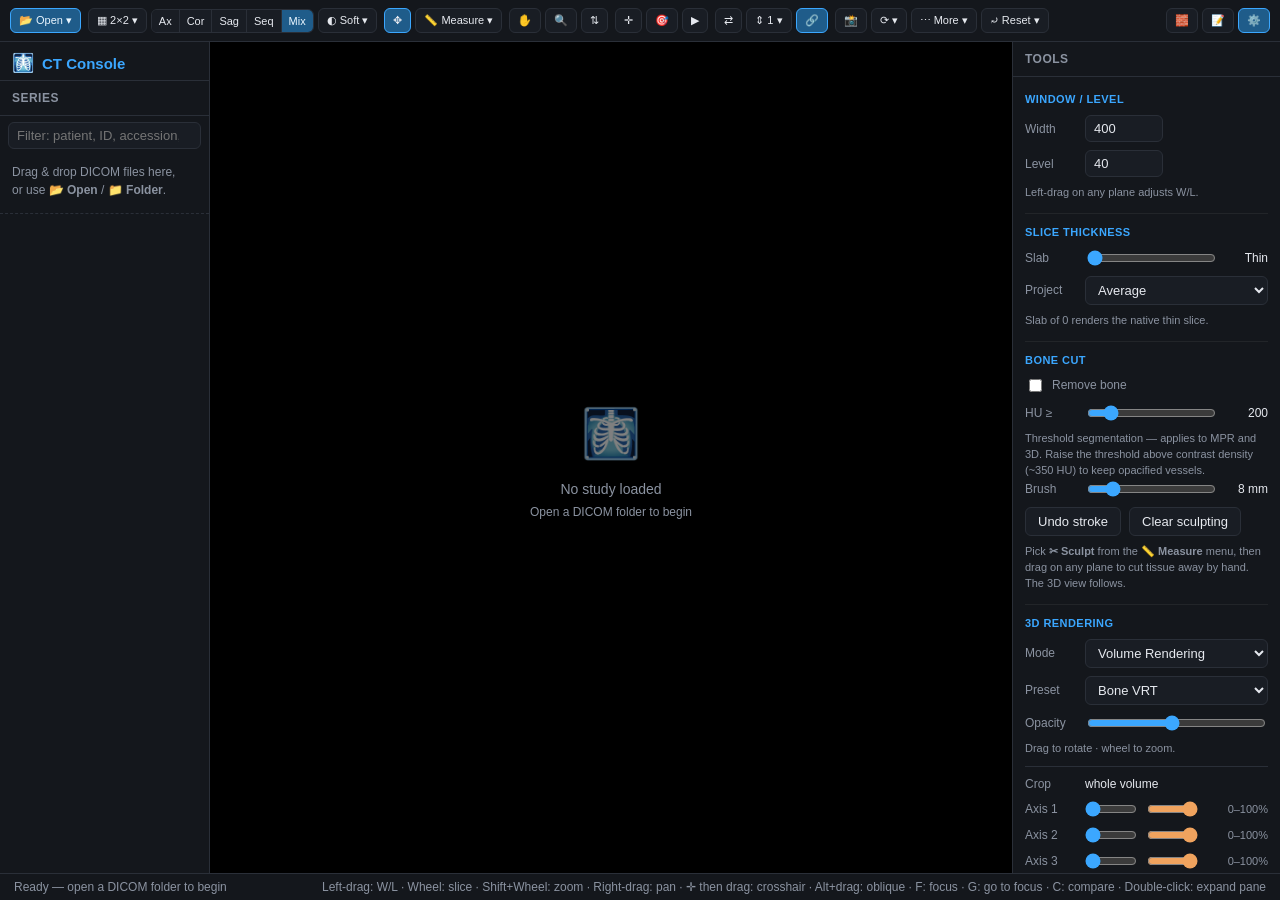
==== commit e6987ced: "Give pan, zoom and scroll buttons of their own All three were already reachable — Shift+wheel zooms," ====
--- a/dicom-viewer/index.html
+++ b/dicom-viewer/index.html
@@ -32,6 +32,15 @@
       <div class="toolbar-group">
         <button class="icon-btn active" id="navBtn" data-tool="none" title="Navigate — drag a measurement's handle to reshape it (N)">✥</button>
         <button class="icon-btn" id="toolMoreBtn" title="Measure and annotate">📏 Measure ▾</button>
+      </div>
+
+      <div class="toolbar-group">
+        <button class="icon-btn" id="panBtn" data-view-tool="pan"
+          title="Pan: drag to move the image inside its pane (P). Right-drag always pans.">✋</button>
+        <button class="icon-btn" id="zoomBtn" data-view-tool="zoom"
+          title="Zoom: drag up to zoom in, down to zoom out (Z). Shift+wheel always zooms.">🔍</button>
+        <button class="icon-btn" id="scrollBtn" data-view-tool="scroll"
+          title="Scroll: drag down to go further into the stack, up to come back (S). The wheel always scrolls.">⇅</button>
       </div>
 
       <div class="toolbar-group">
--- a/dicom-viewer/css/styles.css
+++ b/dicom-viewer/css/styles.css
@@ -507,6 +507,13 @@
 @media (max-width: 1400px) {
   .btn-label { display: none; }
 }
+/* Pan, zoom and scroll put a 1680 px window — a common laptop — about
+   twenty pixels over. Close that by tightening the spacing, which nobody
+   reads, rather than the type, which is the next band's job. */
+@media (max-width: 1760px) {
+  .toolbar { gap: 8px; padding: 8px 10px; }
+  .toolbar-group { gap: 5px; }
+}
 /* Tighten the controls before the toolbar has to wrap. */
 @media (max-width: 1520px) {
   .toolbar { gap: 7px; padding: 8px 10px; }
@@ -517,6 +524,15 @@
   .toolbar select { font-size: 11px; padding: 4px 6px; }
   #layoutSeg .seg-btn { padding-left: 6px; padding-right: 6px; }
 }
+/* The last band before the bar wraps. Pan, zoom and scroll cost about
+   100 px, which at 1100 px is the difference between one row and two, and
+   a second row comes straight off the image grid. Spacing goes first,
+   then the glyph buttons' own padding — the words have already gone. */
+@media (max-width: 1240px) {
+  .toolbar { gap: 5px; padding: 8px 8px; }
+  .toolbar-group { gap: 3px; }
+  .toolbar .icon-btn { padding: 5px 6px; }
+}
 @media (max-width: 1100px) {
   .panel-left { width: 160px; }
   .panel-right { width: 230px; }
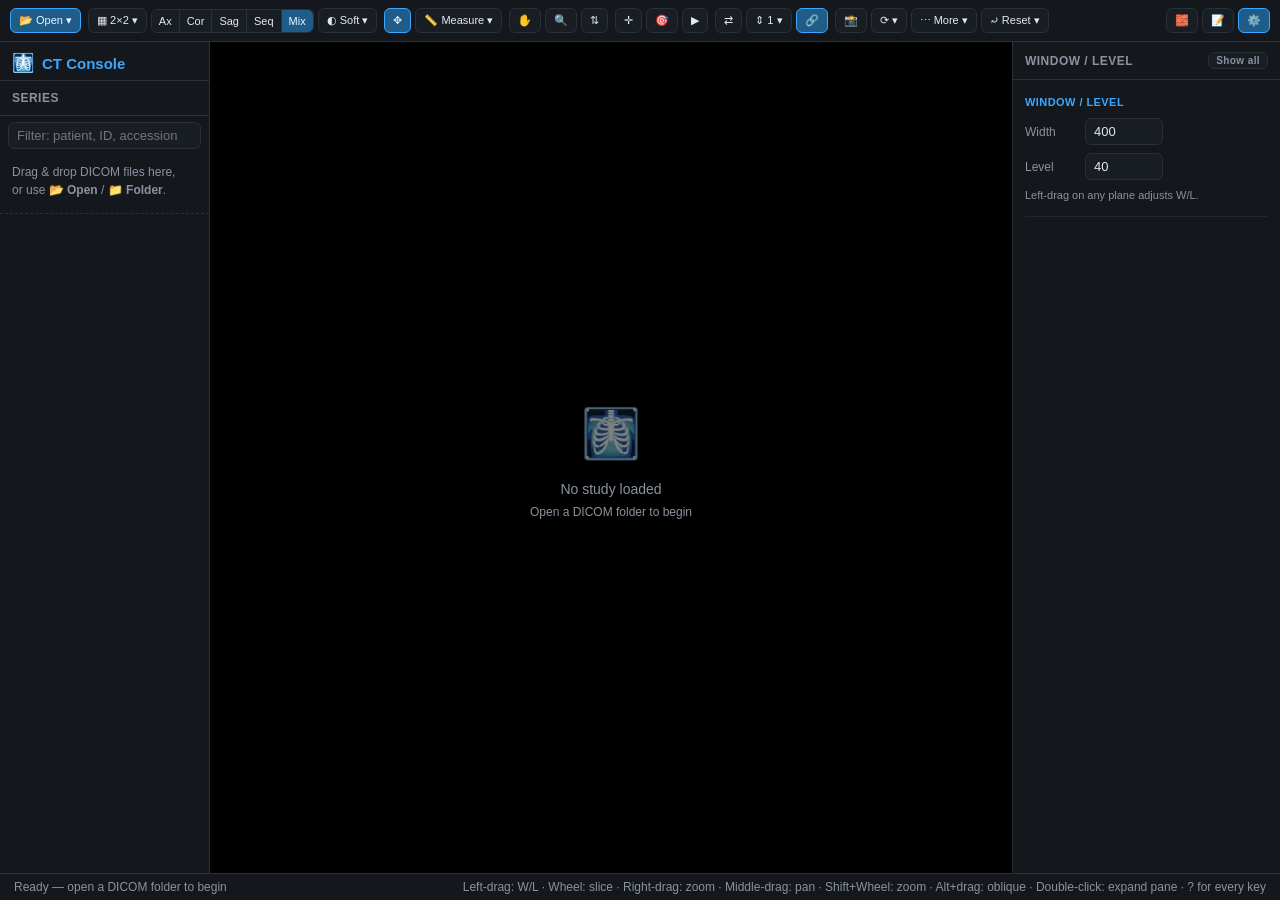
==== commit 3ee76b40: "Read like a workstation: series cards, corner overlays, a scout The first six items of the sprint li" ====
--- a/dicom-viewer/index.html
+++ b/dicom-viewer/index.html
@@ -36,16 +36,16 @@
 
       <div class="toolbar-group">
         <button class="icon-btn" id="panBtn" data-view-tool="pan"
-          title="Pan: drag to move the image inside its pane (P). Right-drag always pans.">✋</button>
+          title="Pan: drag to move the image inside its pane (P). Middle-drag and Ctrl+drag always pan.">✋</button>
         <button class="icon-btn" id="zoomBtn" data-view-tool="zoom"
-          title="Zoom: drag up to zoom in, down to zoom out (Z). Shift+wheel always zooms.">🔍</button>
+          title="Zoom: drag up to zoom in, down to zoom out (Z). Right-drag and Shift+wheel always zoom.">🔍</button>
         <button class="icon-btn" id="scrollBtn" data-view-tool="scroll"
           title="Scroll: drag down to go further into the stack, up to come back (S). The wheel always scrolls.">⇅</button>
       </div>
 
       <div class="toolbar-group">
         <button class="icon-btn" id="crosshairBtn" title="Crosshair tool: drag the + anywhere and every plane, pane and linked sequence moves to it (X)">✛</button>
-        <button class="icon-btn" id="focusBtn" title="Focus: click a point and every pane, plane and series moves to it (F)">🎯</button>
+        <button class="icon-btn" id="focusBtn" title="Focus: click a point and every pane, plane and series moves to it (Shift+F)">🎯</button>
         <button class="icon-btn" id="cineBtn" title="Play through the slices">▶</button>
       </div>
 
@@ -59,7 +59,7 @@
         <button class="icon-btn" id="shotBtn" title="Screenshot the active pane. On a phone or tablet this opens the share sheet, where Save Image puts it in Photos; elsewhere it saves a PNG.">📸</button>
         <button class="icon-btn" id="orientBtn" title="Rotate and flip the active pane">⟳ ▾</button>
         <button class="icon-btn" id="moreBtn" title="More display and export options">⋯ More ▾</button>
-        <button class="icon-btn" id="resetBtn" title="Reset options (R resets the view)">⤾ Reset ▾</button>
+        <button class="icon-btn" id="resetBtn" title="Reset options (Shift+R resets the view)">⤾ Reset ▾</button>
       </div>
 
       <div class="toolbar-group toolbar-group-right">
@@ -171,10 +171,14 @@
 
       <!-- ================= Tools panel ================= -->
       <aside class="panel panel-right" id="toolsPanel">
-        <div class="panel-title">Tools</div>
-        <div class="tools-scroll">
-
-          <section class="tool-section">
+        <div class="panel-title">
+          <span id="toolsTitle">Tools</span>
+          <button class="ctx-all" id="toolsAllBtn" type="button"
+            title="Show every section, not only the ones for the active tool">Show all</button>
+        </div>
+        <div class="tools-scroll" id="toolsScroll">
+
+          <section class="tool-section" data-ctx="wl measure view">
             <h4>Window / Level</h4>
             <div class="field-row">
               <label for="windowWidth">Width</label>
@@ -187,7 +191,7 @@
             <p class="hint-text">Left-drag on any plane adjusts W/L.</p>
           </section>
 
-          <section class="tool-section">
+          <section class="tool-section" data-ctx="mpr">
             <h4>Slice Thickness</h4>
             <div class="field-row">
               <label for="thicknessRange">Slab</label>
@@ -205,7 +209,7 @@
             <p class="hint-text">Slab of 0 renders the native thin slice.</p>
           </section>
 
-          <section class="tool-section">
+          <section class="tool-section" data-ctx="threed">
             <h4>Bone Cut</h4>
             <div class="field-row">
               <label class="switch">
@@ -233,7 +237,7 @@
               by hand. The 3D view follows.</p>
           </section>
 
-          <section class="tool-section">
+          <section class="tool-section" data-ctx="threed">
             <h4>3D Rendering</h4>
             <div class="field-row">
               <label for="vrMode">Mode</label>
@@ -300,7 +304,7 @@
             </div>
           </section>
 
-          <section class="tool-section">
+          <section class="tool-section" data-ctx="mpr view">
             <h4>Panes</h4>
             <p class="hint-text" id="stackNote"></p>
             <p class="hint-text">Set the spacing with <strong>⇕ Stack</strong> in the
@@ -309,7 +313,7 @@
               filmstrip of consecutive slices.</p>
           </section>
 
-          <section class="tool-section">
+          <section class="tool-section" data-ctx="view">
             <h4>Cine</h4>
             <div class="field-row">
               <label for="cineSpeed">Speed</label>
@@ -328,7 +332,7 @@
               off, playback stops on the last slice instead of wrapping.</p>
           </section>
 
-          <section class="tool-section">
+          <section class="tool-section" data-ctx="mpr measure">
             <h4>Focus Point</h4>
             <div class="field-row">
               <button class="ghost-btn" id="focusPickBtn">Pick a point</button>
@@ -343,7 +347,13 @@
               says so.</p>
           </section>
 
-          <section class="tool-section">
+          <section class="tool-section" data-ctx="wl mpr view" id="scoutSection" hidden>
+            <h4>Scout</h4>
+            <canvas id="scoutCanvas" class="scout-canvas"></canvas>
+            <p class="hint-text" id="scoutNote"></p>
+          </section>
+
+          <section class="tool-section" data-ctx="mpr">
             <h4>Oblique MPR</h4>
             <div class="meta-table" id="obliqueInfo">
               <p class="muted small">No volume built.</p>
@@ -354,7 +364,7 @@
             <p class="hint-text">Alt+drag in any plane to swing its crosshair — the other two cuts tilt to follow.</p>
           </section>
 
-          <section class="tool-section">
+          <section class="tool-section" data-ctx="measure">
             <h4>Measurements</h4>
             <div id="measureList" class="measure-list">
               <p class="muted small">No measurements yet.</p>
@@ -376,14 +386,14 @@
               <strong>⋯ More</strong> hides them all at once.</p>
           </section>
 
-          <section class="tool-section">
+          <section class="tool-section" data-ctx="measure">
             <h4>ROI Histogram</h4>
             <canvas id="roiHistogram" class="roi-histogram" hidden></canvas>
             <p class="hint-text" id="histogramNote">Select a circle, ellipse, rectangle,
               polygon or freehand ROI to see its histogram.</p>
           </section>
 
-          <section class="tool-section">
+          <section class="tool-section" data-ctx="mpr threed">
             <h4>Volume</h4>
             <div class="meta-table" id="volumeInfo">
               <p class="muted small">No volume built.</p>
@@ -391,7 +401,7 @@
             <div id="geometryWarnings"></div>
           </section>
 
-          <section class="tool-section">
+          <section class="tool-section" data-ctx="info">
             <h4>DICOM Tags</h4>
             <div class="field-row">
               <input type="search" id="tagSearch" class="tag-search" placeholder="Search tag or value…" />
@@ -409,7 +419,7 @@
       <span id="statusText" class="muted">Ready</span>
       <span id="huReadout" class="hu-readout"></span>
       <span class="statusbar-spacer"></span>
-      <span class="muted small">Left-drag: W/L · Wheel: slice · Shift+Wheel: zoom · Right-drag: pan · ✛ then drag: crosshair · Alt+drag: oblique · F: focus · G: go to focus · C: compare · Double-click: expand pane</span>
+      <span class="muted small">Left-drag: W/L · Wheel: slice · Right-drag: zoom · Middle-drag: pan · Shift+Wheel: zoom · Alt+drag: oblique · Double-click: expand pane · ? for every key</span>
     </footer>
   </div>
 
@@ -449,8 +459,10 @@
     <button data-more="hu">Value under the cursor<span>live readout in the status bar</span></button>
     <button data-more="markers">Measurements and annotations<span>show or hide every marker</span></button>
     <div class="menu-head">Focus point</div>
-    <button data-more="focusGo">Go to the focus point<span>bring every pane back to it (G)</span></button>
+    <button data-more="focusGo">Go to the focus point<span>bring every pane back to it (Shift+G)</span></button>
     <button data-more="focusClear">Clear the focus point</button>
+    <div class="menu-head">Study</div>
+    <button data-more="tags">DICOM tags<span>every header field, searchable</span></button>
     <div class="menu-head">Help</div>
     <button data-more="shortcuts">Keyboard shortcuts<span>every key this viewer binds (?)</span></button>
   </div>
@@ -469,8 +481,12 @@
     <button data-layout="axial">▢ 1×1<span>one pane, full window &nbsp;(2)</span></button>
     <button data-layout="mpr">▤ MPR<span>the three planes, no 3D &nbsp;(3)</span></button>
     <button data-layout="vr">◈ 3D<span>volume rendering only &nbsp;(4)</span></button>
-    <button data-layout="1x2">▯▯ 1×2<span>two panes, for comparison &nbsp;(5)</span></button>
+    <button data-layout="1x2">▯▯ 1×2<span>two panes side by side &nbsp;(5)</span></button>
+    <button data-layout="2x1">▤▤ 2×1<span>two panes, one above the other</span></button>
+    <button data-layout="1x3">▯▯▯ 1×3<span>three across</span></button>
+    <button data-layout="3x1">☰ 3×1<span>three stacked</span></button>
     <button data-layout="2x3">▦▦ 2×3<span>six panes &nbsp;(6)</span></button>
+    <button data-layout="3x3">▦▦▦ 3×3<span>nine panes — a filmstrip with Ax/Cor/Sag</span></button>
   </div>
   <div class="menu menu-wide" id="toolMenu" hidden>
     <div class="menu-head">History</div>
--- a/dicom-viewer/css/styles.css
+++ b/dicom-viewer/css/styles.css
@@ -121,7 +121,17 @@
   padding: 10px 12px; font-weight: 600; font-size: 12px;
   letter-spacing: 0.04em; text-transform: uppercase;
   color: var(--text-muted); border-bottom: 1px solid var(--border);
-}
+  display: flex; align-items: center; justify-content: space-between; gap: 8px;
+}
+/* The contextual panel's escape hatch: show every section regardless. */
+.ctx-all {
+  border: 1px solid var(--border); background: var(--panel-bg-alt);
+  color: var(--text-muted); border-radius: var(--radius);
+  font: inherit; font-size: 10px; letter-spacing: 0.04em;
+  padding: 2px 7px; cursor: pointer; text-transform: none;
+}
+.ctx-all:hover { background: #232833; color: var(--text); }
+.ctx-all.on { background: var(--accent-dim); border-color: var(--accent); color: #eaf6ff; }
 .panel.collapsed { display: none; }
 
 .drop-hint {
@@ -576,3 +586,53 @@
   background: var(--panel-bg-alt); border: 1px solid var(--border);
   color: var(--overlay-text); white-space: nowrap;
 }
+
+/* ---------- The series browser ---------- */
+.series-card {
+  display: flex; gap: 8px; padding: 6px; cursor: pointer;
+  align-items: flex-start; background: var(--panel-bg-alt);
+}
+.series-card:hover { background: #232833; }
+.series-card:focus-visible { outline: 2px solid var(--accent); outline-offset: -2px; }
+.series-group.active .series-card { background: var(--accent-dim); }
+.series-thumb {
+  width: 58px; height: 58px; flex: 0 0 58px;
+  background: #000; border: 1px solid var(--border); border-radius: 3px;
+  display: flex; align-items: center; justify-content: center;
+  color: var(--text-muted); font-size: 16px; overflow: hidden;
+}
+.series-thumb canvas { width: 100%; height: 100%; object-fit: contain; display: block; }
+.series-meta { min-width: 0; display: flex; flex-direction: column; gap: 1px; }
+.series-line {
+  white-space: nowrap; overflow: hidden; text-overflow: ellipsis; font-size: 11px;
+  line-height: 1.35;
+}
+.series-id { color: var(--accent); font-weight: 600; letter-spacing: 0.02em; }
+.series-group.active .series-id { color: #eaf6ff; }
+.series-desc { color: var(--text); font-weight: 600; font-size: 11.5px; }
+.series-dims, .series-facts { color: var(--text-muted); }
+.series-group.active .series-desc,
+.series-group.active .series-dims,
+.series-group.active .series-facts { color: #d6ecff; }
+.series-expand {
+  width: 100%; border: none; border-top: 1px solid var(--border);
+  background: transparent; color: var(--text-muted);
+  font: inherit; font-size: 10.5px; padding: 3px 6px; cursor: pointer; text-align: left;
+}
+.series-expand:hover { background: #232833; color: var(--text); }
+
+/* A pane that will accept the series being dragged. */
+.vp.drop-target { outline: 2px solid var(--accent); outline-offset: -2px; }
+.vp.drop-target::after {
+  content: "Drop series here"; position: absolute; inset: 0;
+  display: flex; align-items: center; justify-content: center;
+  background: rgba(59, 167, 255, 0.12); color: #eaf6ff;
+  font-size: 13px; font-weight: 600; pointer-events: none; z-index: 5;
+}
+body.dragging-series .series-card { cursor: grabbing; }
+
+/* ---------- Scout / localizer ---------- */
+.scout-canvas {
+  width: 100%; display: block; background: #000;
+  border: 1px solid var(--border); border-radius: 3px; cursor: crosshair;
+}
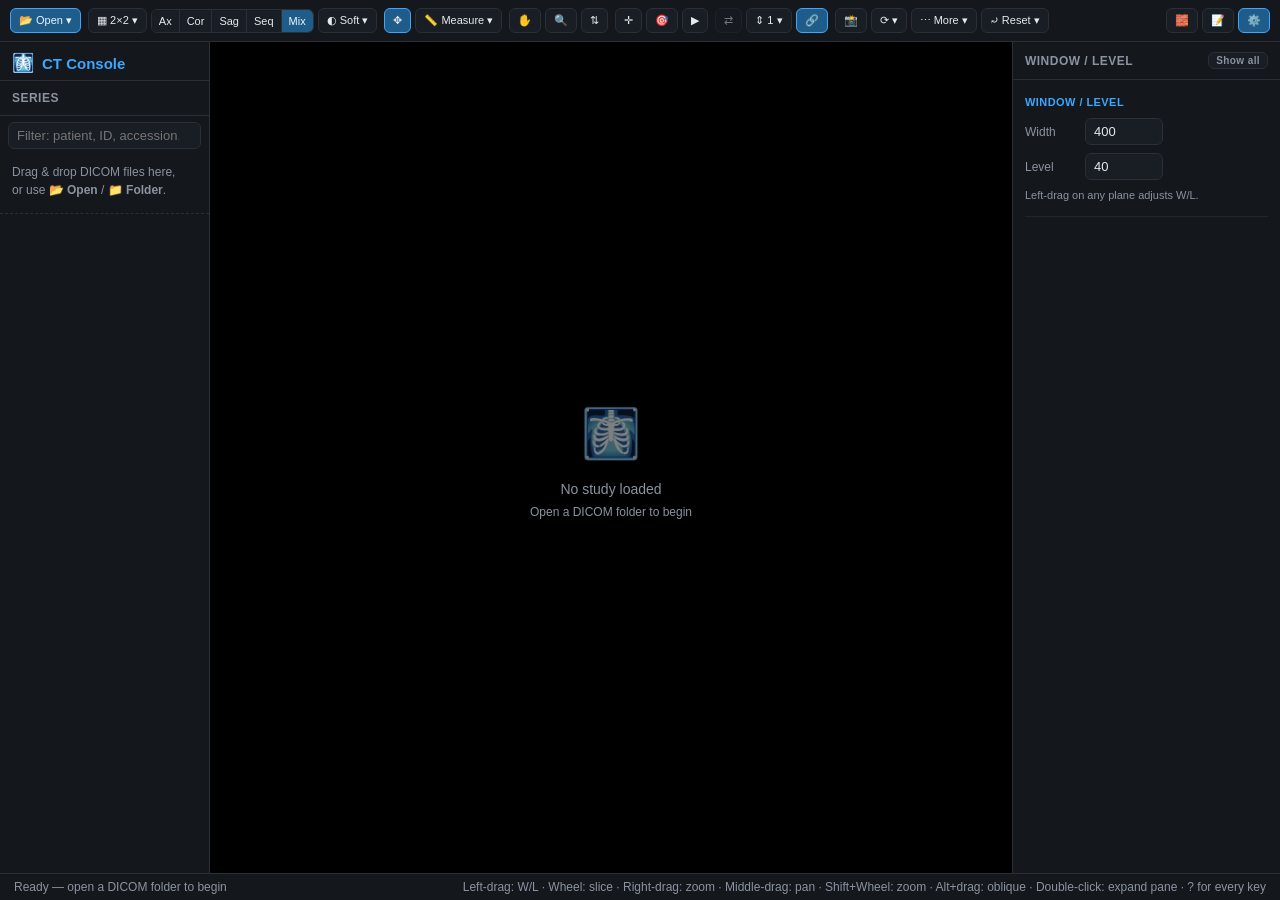
==== commit a523c6b5: "Stop the report panel refusing a click in silence Reported as "can't insert templates if I click", a" ====
--- a/dicom-viewer/index.html
+++ b/dicom-viewer/index.html
@@ -113,6 +113,7 @@
               <option value="">Insert…</option>
             </select>
           </div>
+          <p class="hint-text report-note" id="reportNote" hidden></p>
           <p class="hint-text" id="templateCredit"></p>
           <div class="report-warn" id="placeholderWarn" hidden></div>
 
--- a/dicom-viewer/css/styles.css
+++ b/dicom-viewer/css/styles.css
@@ -636,3 +636,10 @@
   width: 100%; display: block; background: #000;
   border: 1px solid var(--border); border-radius: 3px; cursor: crosshair;
 }
+
+/* A report control that cannot act yet says so rather than going quiet. */
+.report-note { color: var(--accent); }
+.ghost-btn:disabled, .icon-btn:disabled,
+select:disabled, .primary-btn:disabled {
+  opacity: 0.45; cursor: not-allowed;
+}
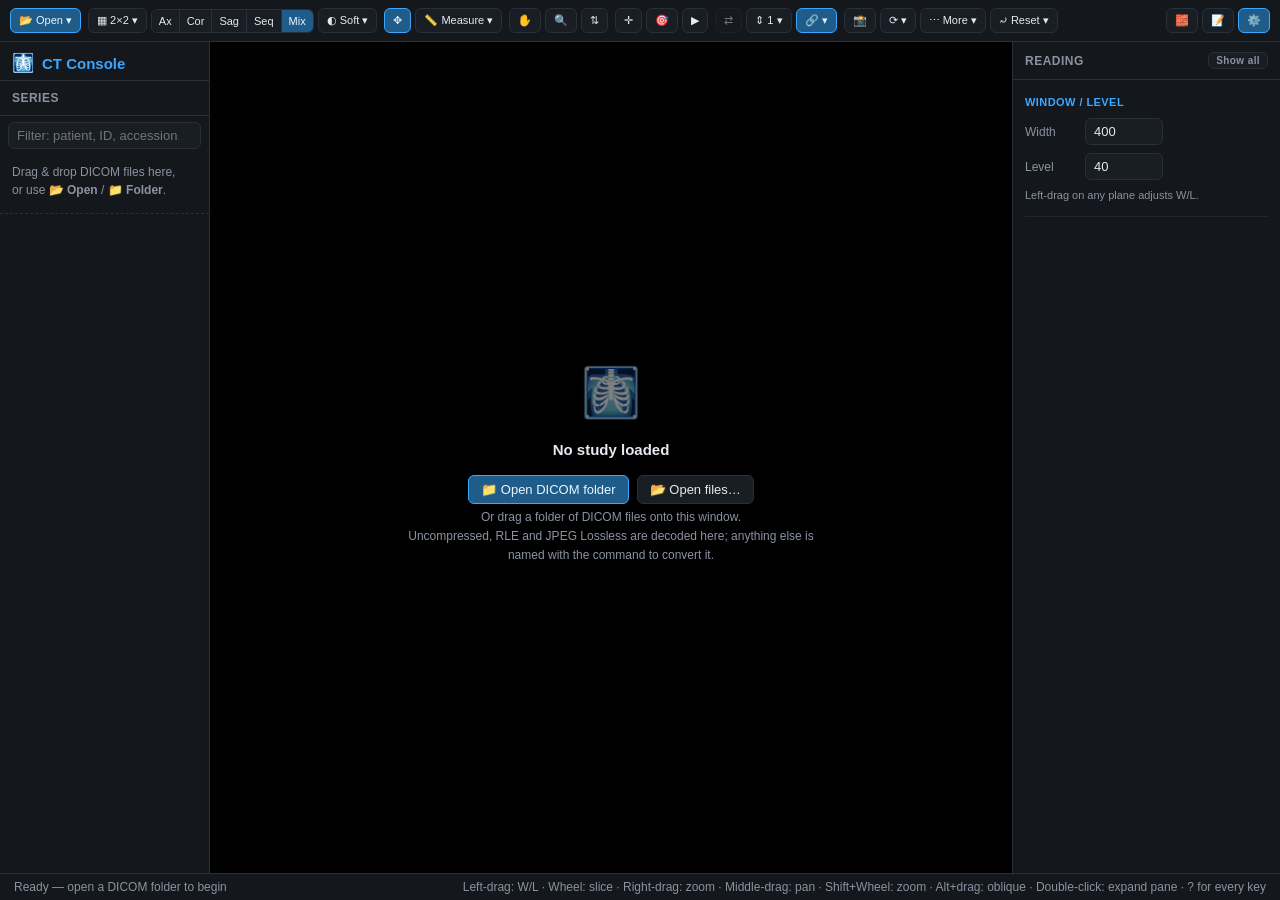
==== commit 95c20c0a: "Call the threshold a threshold, and split Sync into three Acting on an external review. It was writt" ====
--- a/dicom-viewer/index.html
+++ b/dicom-viewer/index.html
@@ -52,7 +52,7 @@
       <div class="toolbar-group">
         <button class="icon-btn" id="compareBtn" title="Open this patient's prior scan beside the current one (C)">⇄<span class="btn-label"> Compare</span></button>
         <button class="icon-btn" id="stackBtn" title="How many slices apart repeated panes sit">⇕ Stack 1 ▾</button>
-        <button class="icon-btn active" id="linkBtn" title="Sync: link panes on different series by patient position">🔗<span class="btn-label"> Sync</span></button>
+        <button class="icon-btn active" id="linkBtn" title="Sync: choose what is linked across panes on different series">🔗<span class="btn-label"> Sync</span> ▾</button>
       </div>
 
       <div class="toolbar-group">
@@ -91,8 +91,16 @@
       <main class="viewgrid" id="viewGrid">
         <div class="viewport-empty" id="viewportEmpty">
           <div class="viewport-empty-icon">🩻</div>
-          <div>No study loaded</div>
-          <div class="muted small">Open a DICOM folder to begin</div>
+          <div class="empty-title">No study loaded</div>
+          <div class="empty-actions">
+            <button class="primary-btn" id="emptyFolderBtn">📁 Open DICOM folder</button>
+            <button class="ghost-btn" id="emptyFilesBtn">📂 Open files…</button>
+          </div>
+          <div class="muted small empty-note">
+            Or drag a folder of DICOM files onto this window.<br />
+            Uncompressed, RLE and JPEG Lossless are decoded here; anything else is
+            named with the command to convert it.
+          </div>
         </div>
       </main>
 
@@ -193,29 +201,34 @@
           </section>
 
           <section class="tool-section" data-ctx="mpr">
-            <h4>Slice Thickness</h4>
+            <h4>Reconstruction slab</h4>
             <div class="field-row">
               <label for="thicknessRange">Slab</label>
               <input type="range" id="thicknessRange" min="0" max="50" step="0.5" value="0" />
-              <span class="field-value" id="thicknessValue">Thin</span>
-            </div>
-            <div class="field-row">
-              <label for="projectionMode">Project</label>
+              <span class="field-value" id="thicknessValue">Single slice</span>
+            </div>
+            <div class="field-row">
+              <label for="projectionMode">Projection</label>
               <select id="projectionMode">
                 <option value="average">Average</option>
-                <option value="mip">MIP (max)</option>
-                <option value="minip">MinIP (min)</option>
+                <option value="mip">MIP (maximum)</option>
+                <option value="minip">MinIP (minimum)</option>
               </select>
             </div>
-            <p class="hint-text">Slab of 0 renders the native thin slice.</p>
+            <p class="hint-text" id="slabNote">At zero the pane shows one slice, as acquired.
+              Above zero it combines that many millimetres of neighbouring slices by the
+              projection chosen — a reconstruction, not the scanner's slice thickness,
+              which stays in the pane's own corner.</p>
           </section>
 
           <section class="tool-section" data-ctx="threed">
-            <h4>Bone Cut</h4>
+            <h4>Segmentation</h4>
+            <p class="hint-text">Two reversible ways to take tissue out of the
+              reconstruction: a Hounsfield threshold, and a brush.</p>
             <div class="field-row">
               <label class="switch">
                 <input type="checkbox" id="boneCutToggle" />
-                <span>Remove bone</span>
+                <span>Hide voxels above the threshold</span>
               </label>
             </div>
             <div class="field-row">
@@ -223,19 +236,26 @@
               <input type="range" id="boneThreshold" min="100" max="800" step="10" value="200" />
               <span class="field-value" id="boneThresholdValue">200</span>
             </div>
-            <p class="hint-text" id="boneCutStatus">Threshold segmentation — applies to MPR and 3D.</p>
+            <p class="hint-text" id="boneCutStatus">A Hounsfield threshold, not anatomy. It
+              hides everything denser than the value above — cortical bone mostly, and
+              contrast, metal and calcification with it. The stored pixels are untouched
+              and the mask is reversible.</p>
             <div class="field-row">
               <label for="sculptRadius">Brush</label>
               <input type="range" id="sculptRadius" min="2" max="40" step="1" value="8" />
               <span class="field-value" id="sculptRadiusValue">8 mm</span>
             </div>
             <div class="field-row">
+              <button class="ghost-btn" id="sculptBtn">✂ Sculpt</button>
               <button class="ghost-btn" id="sculptUndoBtn">Undo stroke</button>
-              <button class="ghost-btn" id="sculptClearBtn">Clear sculpting</button>
-            </div>
-            <p class="hint-text">Pick <strong>✂ Sculpt</strong> from the
-              <strong>📏 Measure</strong> menu, then drag on any plane to cut tissue away
-              by hand. The 3D view follows.</p>
+              <button class="ghost-btn" id="sculptClearBtn">Restore all</button>
+            </div>
+            <p class="hint-text">Sculpting is editing, not measuring, so it lives here
+              rather than under <strong>📏 Measure</strong>. Arm it, then drag on any
+              plane to cut tissue out of the reconstruction; the MPR panes and the 3D
+              view both follow. Every stroke is undoable and
+              <strong>Restore all</strong> puts the whole volume back — the DICOM pixels
+              are never altered.</p>
           </section>
 
           <section class="tool-section" data-ctx="threed">
@@ -462,10 +482,20 @@
     <div class="menu-head">Focus point</div>
     <button data-more="focusGo">Go to the focus point<span>bring every pane back to it (Shift+G)</span></button>
     <button data-more="focusClear">Clear the focus point</button>
+    <div class="menu-head">Workflows</div>
+    <button data-more="segment">Segmentation / Sculpt<span>threshold mask and the brush</span></button>
     <div class="menu-head">Study</div>
     <button data-more="tags">DICOM tags<span>every header field, searchable</span></button>
     <div class="menu-head">Help</div>
     <button data-more="shortcuts">Keyboard shortcuts<span>every key this viewer binds (?)</span></button>
+  </div>
+  <div class="menu menu-wide" id="syncMenu" hidden>
+    <div class="menu-head">Link panes on different series by…</div>
+    <button data-sync="position">Slice position<span>matched in patient millimetres, never by slice number</span></button>
+    <button data-sync="zoom">Zoom and pan<span>the same magnification and framing in every pane</span></button>
+    <button data-sync="window">Window / level<span>off by default, so lung and soft tissue can sit side by side</span></button>
+    <div class="menu-note">Panes showing the same series always share the toolbar's
+      window. This is about panes bound to a different series.</div>
   </div>
   <div class="menu menu-wide" id="compareMenu" hidden></div>
   <div class="menu" id="stackMenu" hidden>
@@ -511,8 +541,7 @@
     <button data-tool="freehand">✎ Draw<span>hold and trace</span></button>
     <div class="menu-head">Privacy</div>
     <button data-tool="redact">▬ Redact<span>cover burned-in text — pixelated on screen and in screenshots</span></button>
-    <div class="menu-head">Edit the volume</div>
-    <button data-tool="sculpt">✂ Sculpt<span>drag to cut tissue away by hand</span></button>
+
   </div>
   <div class="menu" id="resetMenu" hidden>
     <button data-reset="view">Reset view<span>zoom · pan · rotate · flip</span></button>
--- a/dicom-viewer/css/styles.css
+++ b/dicom-viewer/css/styles.css
@@ -523,6 +523,11 @@
 @media (max-width: 1760px) {
   .toolbar { gap: 8px; padding: 8px 10px; }
   .toolbar-group { gap: 5px; }
+  /* The Sync button carries a count now ("Sync 1/3"), which is worth the
+     width on the toolbar but is what tips 1680 px over. Trim the buttons'
+     own padding here rather than shrinking the type, which is the next
+     band's job. */
+  .toolbar .icon-btn { padding: 6px 8px; }
 }
 /* Tighten the controls before the toolbar has to wrap. */
 @media (max-width: 1520px) {
@@ -643,3 +648,8 @@
 select:disabled, .primary-btn:disabled {
   opacity: 0.45; cursor: not-allowed;
 }
+
+/* The empty viewport leads with the action, not with an instruction. */
+.empty-title { font-size: 15px; font-weight: 600; color: var(--text); }
+.empty-actions { display: flex; gap: 8px; margin: 12px 0 4px; flex-wrap: wrap; justify-content: center; }
+.empty-note { max-width: 420px; line-height: 1.6; text-align: center; }
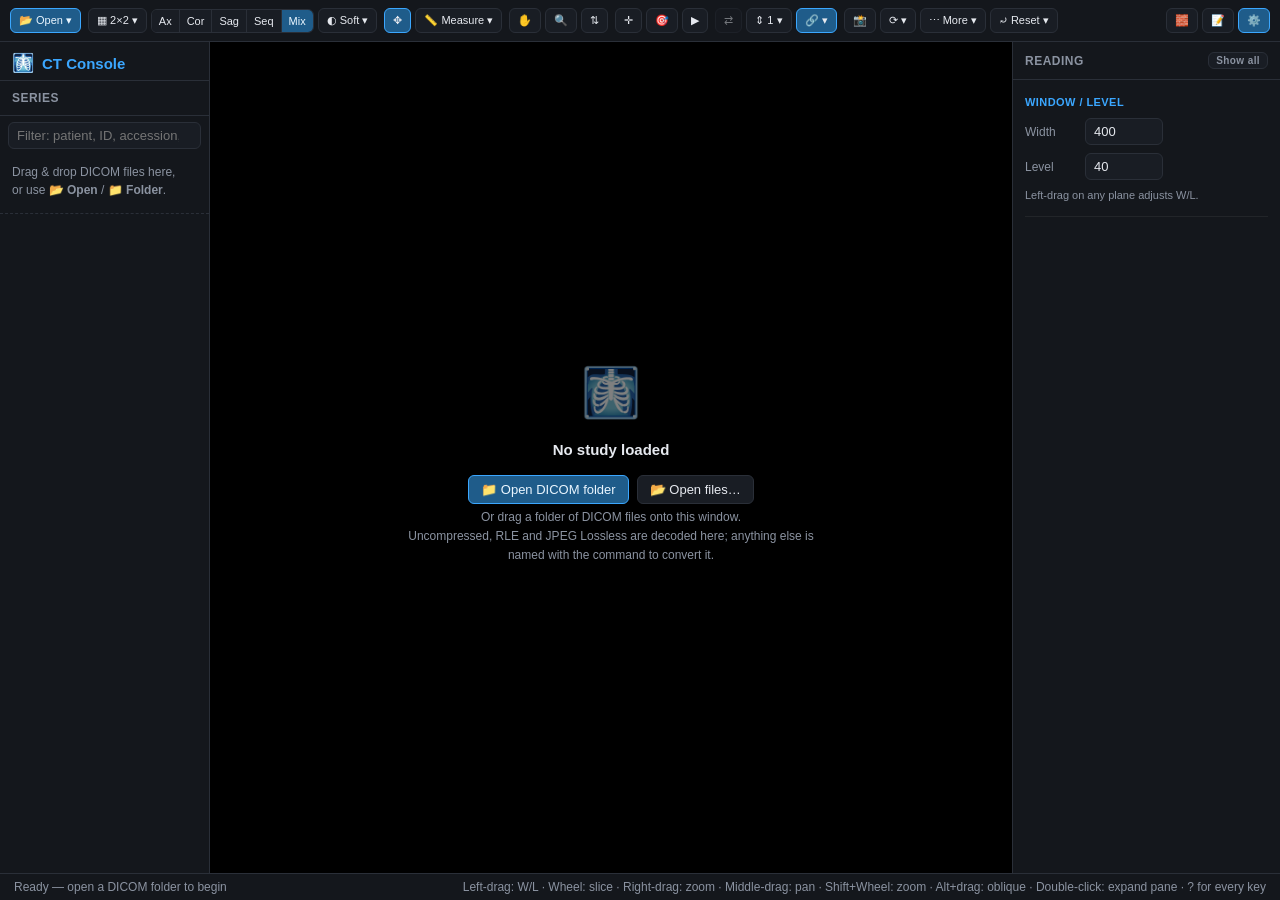
==== commit 551b0062: "A header value is not a dictionary key, and more on screen Security -------- The viewer keys its ser" ====
--- a/dicom-viewer/index.html
+++ b/dicom-viewer/index.html
@@ -423,6 +423,13 @@
           </section>
 
           <section class="tool-section" data-ctx="info">
+            <h4>Study</h4>
+            <div class="meta-table" id="studyInfo">
+              <p class="muted small">No study loaded.</p>
+            </div>
+          </section>
+
+          <section class="tool-section" data-ctx="info">
             <h4>DICOM Tags</h4>
             <div class="field-row">
               <input type="search" id="tagSearch" class="tag-search" placeholder="Search tag or value…" />
@@ -485,6 +492,7 @@
     <div class="menu-head">Workflows</div>
     <button data-more="segment">Segmentation / Sculpt<span>threshold mask and the brush</span></button>
     <div class="menu-head">Study</div>
+    <button data-more="study">Patient and study<span>who, what, and how much is loaded</span></button>
     <button data-more="tags">DICOM tags<span>every header field, searchable</span></button>
     <div class="menu-head">Help</div>
     <button data-more="shortcuts">Keyboard shortcuts<span>every key this viewer binds (?)</span></button>
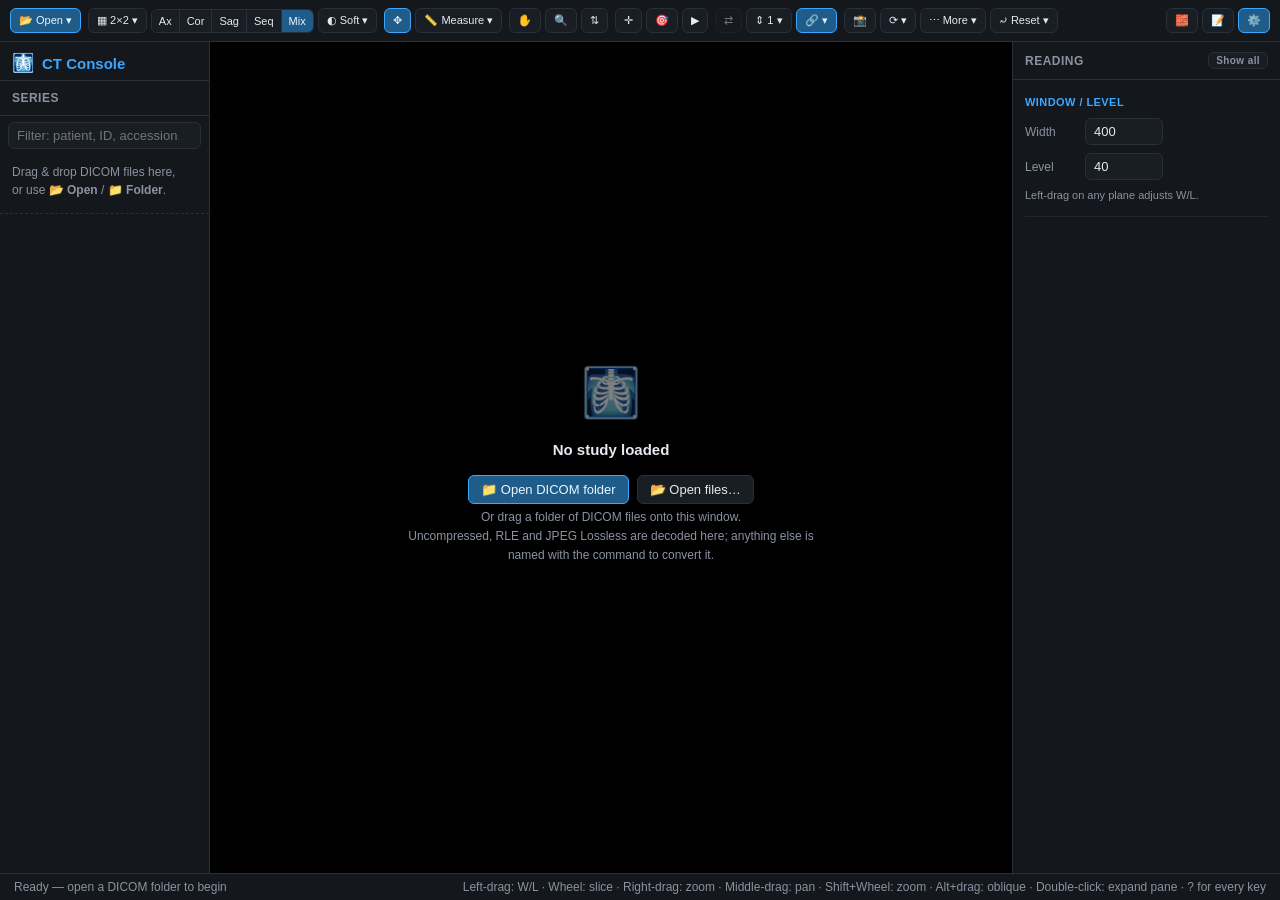
==== commit ffbf060d: "Two columns for the More menu, and make its clamp actually clamp The zoom and view-tool entries push" ====
--- a/dicom-viewer/index.html
+++ b/dicom-viewer/index.html
@@ -469,33 +469,56 @@
     <div id="windowPresets"></div>
     <div class="menu-head">Greyscale</div>
     <button data-window="invert">Invert<span>display only — measured values do not change</span></button>
-    <button data-window="reset">Back to the study's own W/L<span>from the DICOM header</span></button>
-  </div>
-  <div class="menu" id="moreMenu" hidden>
-    <div class="menu-head">Screenshot</div>
-    <button data-more="shotShare">Send this pane to Photos…<span>opens the share sheet — choose Save Image</span></button>
-    <button data-more="shotShareGrid">Send all panes to Photos…<span>the whole grid, as one image</span></button>
-    <button data-more="shotPane">Save this pane<span>exactly what is on screen, overlays included</span></button>
-    <button data-more="shotGrid">Save all panes<span>the whole grid, laid out as you see it</span></button>
-    <button data-more="shotAs">Save this pane as…<span>choose where the file goes</span></button>
-    <button data-more="copyPane">Copy this pane to the clipboard</button>
-    <button data-more="shotReport">Attach this pane to the report<span>as a key image</span></button>
-    <button data-more="shotIdentity">Include patient details<span>off: no name, ID or date is written into the image</span></button>
-    <div class="menu-head">Show</div>
-    <button data-more="crosshairShow">Crosshair lines<span>where the other planes cut this one</span></button>
-    <div class="menu-head">Readout</div>
-    <button data-more="hu">Value under the cursor<span>live readout in the status bar</span></button>
-    <button data-more="markers">Measurements and annotations<span>show or hide every marker</span></button>
-    <div class="menu-head">Focus point</div>
-    <button data-more="focusGo">Go to the focus point<span>bring every pane back to it (Shift+G)</span></button>
-    <button data-more="focusClear">Clear the focus point</button>
-    <div class="menu-head">Workflows</div>
-    <button data-more="segment">Segmentation / Sculpt<span>threshold mask and the brush</span></button>
-    <div class="menu-head">Study</div>
-    <button data-more="study">Patient and study<span>who, what, and how much is loaded</span></button>
-    <button data-more="tags">DICOM tags<span>every header field, searchable</span></button>
-    <div class="menu-head">Help</div>
-    <button data-more="shortcuts">Keyboard shortcuts<span>every key this viewer binds (?)</span></button>
+    <div class="menu-head">Colour map</div>
+    <button data-window="map:grey" class="on">Greyscale<span>report from this one</span></button>
+    <button data-window="map:hot">Hot iron<span>black · red · orange · white</span></button>
+    <button data-window="map:cool">Cool<span>black · blue · cyan · white</span></button>
+    <button data-window="map:rainbow">Rainbow<span>separates a narrow band — and invents contrast</span></button>
+    <div class="menu-note">A colour map is display only. Every value this viewer
+      reports is read from the image data, never from the colour on screen.
+      The pane names the map so a screenshot cannot be mistaken for greyscale.</div>
+    <div class="menu-head">Back to the start</div>
+    <button data-window="reset">Back to the study's own W/L<span>from the DICOM header, greyscale, not inverted</span></button>
+  </div>
+  <!-- Two columns, each group kept whole: this menu holds enough that one
+       column ran off the bottom of a 1000px window and took the last three
+       items with it. Columns are explicit rather than CSS multi-column so a
+       heading can never end up in one column with its items in the other. -->
+  <div class="menu menu-cols" id="moreMenu" hidden>
+    <div class="menu-col">
+      <div class="menu-head">Screenshot</div>
+      <button data-more="shotShare">Send this pane to Photos…<span>opens the share sheet — choose Save Image</span></button>
+      <button data-more="shotShareGrid">Send all panes to Photos…<span>the whole grid, as one image</span></button>
+      <button data-more="shotPane">Save this pane<span>exactly what is on screen, overlays included</span></button>
+      <button data-more="shotGrid">Save all panes<span>the whole grid, laid out as you see it</span></button>
+      <button data-more="shotAs">Save this pane as…<span>choose where the file goes</span></button>
+      <button data-more="copyPane">Copy this pane to the clipboard</button>
+      <button data-more="shotReport">Attach this pane to the report<span>as a key image</span></button>
+      <button data-more="shotIdentity">Include patient details<span>off: no name, ID or date is written into the image</span></button>
+      <div class="menu-head">Zoom</div>
+      <button data-more="zoomFit">Fit to pane<span>the whole image in the window (0)</span></button>
+      <button data-more="zoomOne">1:1<span>one image pixel per screen pixel (O)</span></button>
+    </div>
+    <div class="menu-col">
+      <div class="menu-head">View tools</div>
+      <button data-more="magnify">Magnifier<span>hold for a loupe at the cursor (L)</span></button>
+      <button data-more="shutter">Shutter<span>drag a rectangle; everything outside goes black (H)</span></button>
+      <div class="menu-head">Show</div>
+      <button data-more="crosshairShow">Crosshair lines<span>where the other planes cut this one</span></button>
+      <div class="menu-head">Readout</div>
+      <button data-more="hu">Value under the cursor<span>live readout in the status bar</span></button>
+      <button data-more="markers">Measurements and annotations<span>show or hide every marker</span></button>
+      <div class="menu-head">Focus point</div>
+      <button data-more="focusGo">Go to the focus point<span>bring every pane back to it (Shift+G)</span></button>
+      <button data-more="focusClear">Clear the focus point</button>
+      <div class="menu-head">Workflows</div>
+      <button data-more="segment">Segmentation / Sculpt<span>threshold mask and the brush</span></button>
+      <div class="menu-head">Study</div>
+      <button data-more="study">Patient and study<span>who, what, and how much is loaded</span></button>
+      <button data-more="tags">DICOM tags<span>every header field, searchable</span></button>
+      <div class="menu-head">Help</div>
+      <button data-more="shortcuts">Keyboard shortcuts<span>every key this viewer binds (?)</span></button>
+    </div>
   </div>
   <div class="menu menu-wide" id="syncMenu" hidden>
     <div class="menu-head">Link panes on different series by…</div>
@@ -558,6 +581,8 @@
     <button data-reset="panes">Reset panes<span>plane, window, stack and pins</span></button>
     <button data-reset="focus">Clear focus point<span>stop pulling the panes to one place</span></button>
     <button data-reset="crop">Reset 3D crop<span>bring back the whole volume</span></button>
+    <button data-reset="shutter">Clear the shutter<span>show the whole pane again</span></button>
+    <button data-reset="colour">Back to greyscale<span>drop any colour map</span></button>
     <button data-reset="measurements">Clear measurements<span>remove every marker and ROI</span></button>
     <button data-reset="all" class="danger">Reset everything<span>all of the above</span></button>
   </div>
--- a/dicom-viewer/css/styles.css
+++ b/dicom-viewer/css/styles.css
@@ -424,8 +424,18 @@
   min-width: 250px; padding: 4px;
   background: var(--panel-bg); border: 1px solid var(--border);
   border-radius: var(--radius); box-shadow: 0 10px 30px rgba(0,0,0,0.55);
+  /* openMenuUnder() clamps max-height to the room below the button. Without
+     this the clamp did nothing visible: the box was shorter and its items
+     were still painted past the window's bottom edge, which is exactly the
+     unreachable-item failure the clamp exists to prevent. */
+  overflow-y: auto;
 }
 .menu[hidden] { display: none; }
+/* A menu with more in it than fits one column of a short window. Each
+   column holds whole groups, so a heading always sits above its own items. */
+.menu-cols { display: flex; align-items: flex-start; gap: 6px; }
+.menu-cols .menu-col { flex: 1 1 0; min-width: 238px; }
+.menu-cols .menu-head:first-child { margin-top: 2px; }
 .menu button {
   display: block; width: 100%; text-align: left; cursor: pointer;
   padding: 7px 10px; border: none; border-radius: 4px;
